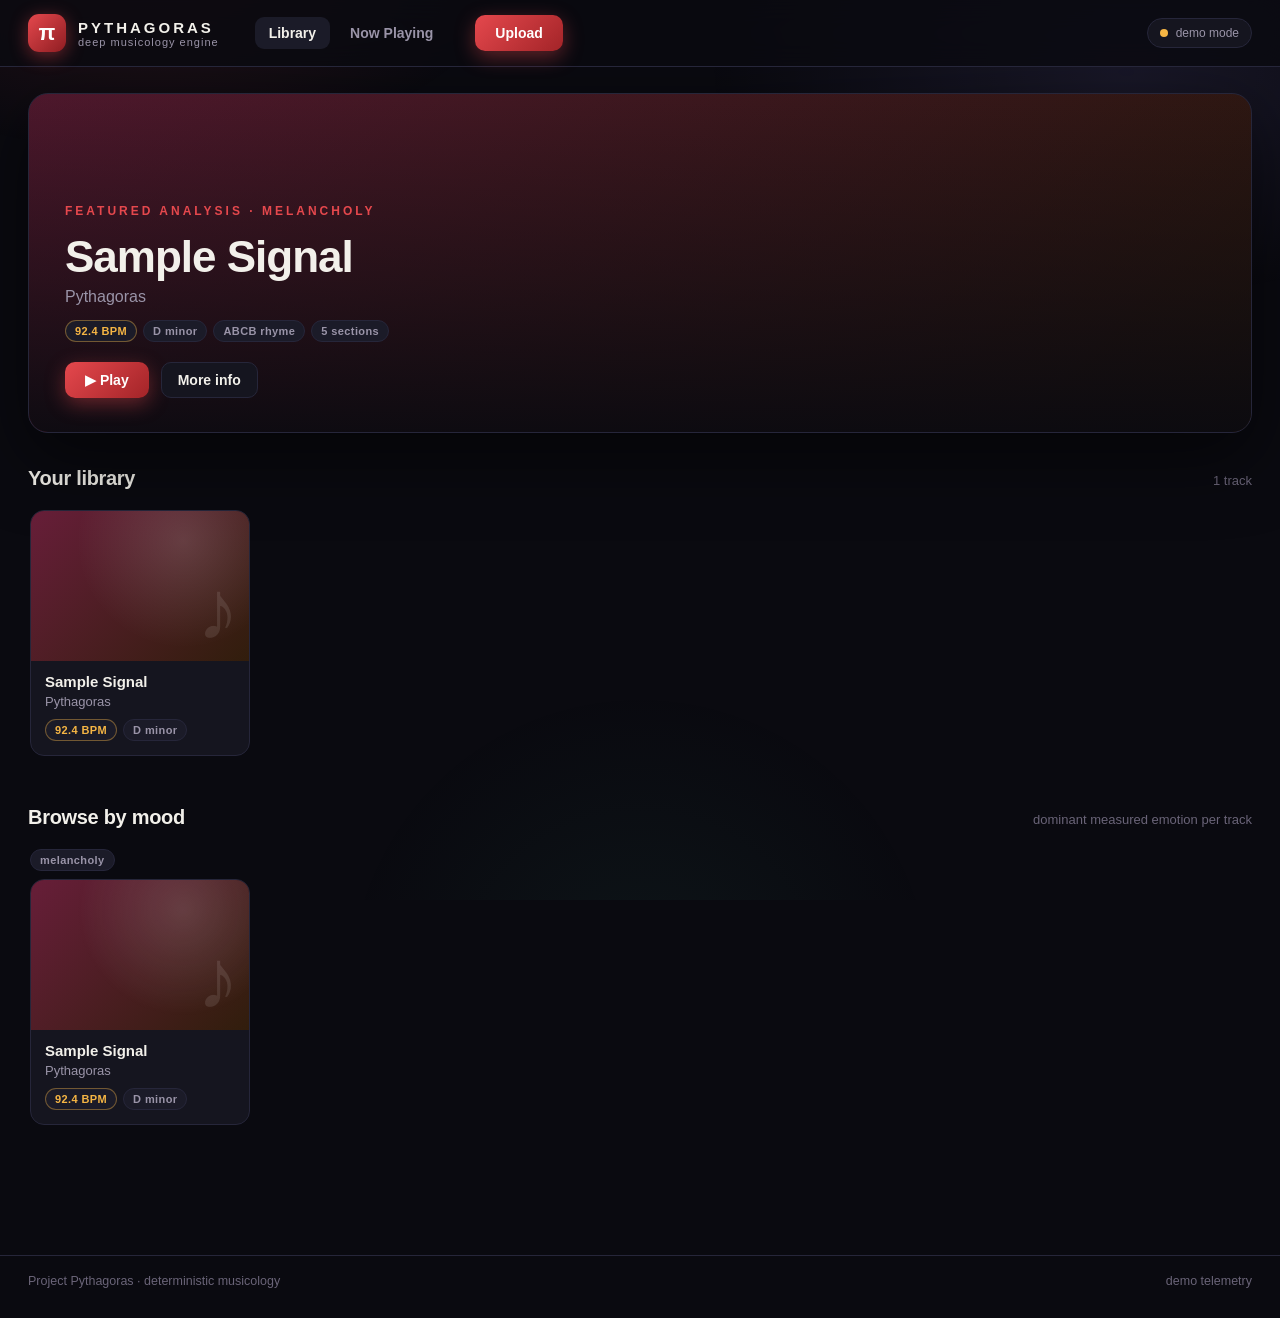
==== index.html @ 8cebf787 "Cooler upload: drag-and-drop ingest, live waveform + artwork previews, pipeline stepper" ====
<!doctype html>
<html lang="en">
  <head>
    <meta charset="UTF-8" />
    <meta name="viewport" content="width=device-width, initial-scale=1.0" />
    <title>Project Pythagoras — Deep Musicology</title>
    <link rel="stylesheet" href="./styles.css" />
  </head>
  <body>
    <div id="bg-glow" aria-hidden="true"></div>

    <header id="topbar">
      <div class="brand">
        <div class="brand-mark">π</div>
        <div class="brand-text">
          <span class="brand-name">PYTHAGORAS</span>
          <span class="brand-sub">deep musicology engine</span>
        </div>
      </div>
      <nav class="topnav">
        <button class="nav-link active" data-nav="library">Library</button>
        <button class="nav-link" data-nav="detail-demo">Now Playing</button>
      </nav>
      <button id="upload-btn" class="cta-btn">Upload</button>
      <div id="api-status" class="api-status" title="Backend connection">
        <span class="dot"></span><span class="label">connecting…</span>
      </div>
    </header>

    <main id="app">
      <!-- Library view -->
      <section id="view-library" class="view">
        <div id="billboard"></div>

        <div id="carousels"></div>
      </section>

      <!-- Track detail view -->
      <section id="view-detail" class="view hidden">
        <button id="back-btn" class="ghost-btn">← Library</button>
        <div id="detail-content"></div>
      </section>

      <div id="toast" class="toast hidden"></div>

      <!-- Upload modal -->
      <div id="upload-modal" class="modal hidden">
        <div class="modal-card up-card">
          <button id="up-close" class="modal-x" aria-label="Close">×</button>

          <div id="up-form">
            <p class="eyebrow">Ingest</p>
            <h2>Add to your library</h2>
            <p class="panel-sub">Drop audio and artwork. The pipeline measures everything before any story is told.</p>
            <div class="up-grid">
              <div class="up-dropzones">
                <div id="up-audio-dz" class="dropzone">
                  <input id="up-audio" type="file" accept=".mp3,.wav,.ogg,.flac,.m4a,.aac" hidden />
                  <div class="dz-idle" id="up-audio-idle">
                    <div class="dz-icon">♪</div>
                    <div><b>Drop audio here</b><span>or click to browse · mp3 wav ogg flac m4a</span></div>
                  </div>
                  <div class="dz-file hidden" id="up-audio-file">
                    <canvas id="up-wave" width="300" height="64"></canvas>
                    <div class="dz-file-meta">
                      <b id="up-audio-name">—</b><span id="up-audio-sub">—</span>
                    </div>
                    <button id="up-audio-clear" class="dz-clear" aria-label="Remove audio">×</button>
                  </div>
                </div>
                <div id="up-art-dz" class="dropzone dz-art">
                  <input id="up-artwork" type="file" accept=".jpg,.jpeg,.png,.webp" hidden />
                  <div class="dz-idle" id="up-art-idle">
                    <div class="dz-icon">◈</div>
                    <div><b>Cover art</b><span>optional · jpg png webp</span></div>
                  </div>
                  <img id="up-art-preview" class="dz-art-img hidden" alt="Cover art preview" />
                  <button id="up-art-clear" class="dz-clear hidden" aria-label="Remove artwork">×</button>
                </div>
              </div>
              <div class="up-meta">
                <label>Title<input id="up-title" type="text" placeholder="Track title" autocomplete="off" /></label>
                <label>Artist<input id="up-artist" type="text" placeholder="Artist" autocomplete="off" /></label>
                <div class="up-preview-label">Library preview</div>
                <div class="up-preview-card">
                  <div class="cover" id="up-preview-cover" style="--h1:280;--h2:330"><span class="cover-glyph">♪</span></div>
                  <div class="track-meta">
                    <h3 id="up-preview-title">Untitled</h3>
                    <p class="artist" id="up-preview-artist">Unknown Artist</p>
                    <div class="chip-row"><span class="chip">analysis pending</span></div>
                  </div>
                </div>
              </div>
            </div>
            <div class="modal-actions">
              <button id="up-cancel" class="ghost-btn">Cancel</button>
              <button id="up-submit" class="cta-btn">Upload &amp; analyze</button>
            </div>
          </div>

          <div id="up-progress" class="hidden">
            <p class="eyebrow">Pipeline</p>
            <h2 id="up-prog-title">Analyzing…</h2>
            <p class="panel-sub" id="up-prog-sub">Deterministic measurements, in order. Nothing is guessed.</p>
            <div class="pipe-bar"><div id="up-prog-fill"></div></div>
            <ol id="up-stages" class="pipe-stages"></ol>
          </div>
        </div>
      </div>

      <!-- Job progress -->
      <div id="job-panel" class="job-panel hidden">
        <button id="job-close" class="ghost-btn" aria-label="Dismiss">×</button>
        <div class="job-info"><b id="job-title">Analyzing…</b><span id="job-stage">Queued</span></div>
        <div class="job-bar"><div id="job-fill"></div></div>
      </div>
    </main>

    <footer id="footer">
      <span>Project Pythagoras · deterministic musicology</span>
      <span id="footer-mode">demo telemetry</span>
    </footer>

    <script>window.PYTHAGORAS_API_BASE = window.PYTHAGORAS_API_BASE || 'http://127.0.0.1:8000';</script>
    <script type="module" src="./src/main.js"></script>
  </body>
</html>
---- styles.css ----
/* Project Pythagoras — dark studio theme */

:root {
  --bg: #0a0a10;
  --bg-2: #101018;
  --surface: #15151f;
  --surface-2: #1b1b28;
  --border: #26263a;
  --text: #f2f0ea;
  --muted: #9a94a8;
  --faint: #6a6478;
  --accent: #e5484d;
  --accent-soft: rgba(229, 72, 77, 0.14);
  --amber: #f5b544;
  --teal: #4fd1a5;
  --violet: #9b8cff;
  --radius: 14px;
  --font: "Inter", -apple-system, BlinkMacSystemFont, "Segoe UI", Roboto, sans-serif;
}

* { box-sizing: border-box; }
html, body { margin: 0; padding: 0; }
body {
  background: var(--bg);
  color: var(--text);
  font-family: var(--font);
  min-height: 100vh;
  -webkit-font-smoothing: antialiased;
}

#bg-glow {
  position: fixed; inset: 0; pointer-events: none; z-index: 0;
  background:
    radial-gradient(600px 320px at 12% -4%, rgba(229, 72, 77, 0.13), transparent 60%),
    radial-gradient(700px 380px at 88% 8%, rgba(155, 140, 255, 0.10), transparent 60%),
    radial-gradient(500px 500px at 50% 110%, rgba(79, 209, 165, 0.06), transparent 60%);
}

#topbar {
  position: sticky; top: 0; z-index: 20;
  display: flex; align-items: center; gap: 28px;
  padding: 14px 28px;
  background: rgba(10, 10, 16, 0.82);
  backdrop-filter: blur(14px);
  border-bottom: 1px solid var(--border);
}
.brand { display: flex; align-items: center; gap: 12px; }
.brand-mark {
  width: 38px; height: 38px; border-radius: 11px;
  display: grid; place-items: center;
  font-size: 22px; font-weight: 800; color: #fff;
  background: linear-gradient(135deg, var(--accent), #8f1d22);
  box-shadow: 0 4px 18px rgba(229, 72, 77, 0.45);
}
.brand-name { display: block; font-weight: 800; letter-spacing: 3px; font-size: 15px; }
.brand-sub { display: block; font-size: 11px; color: var(--muted); letter-spacing: 1px; }
.topnav { display: flex; gap: 6px; margin-left: 8px; }
.nav-link {
  background: none; border: none; color: var(--muted);
  font-size: 14px; font-weight: 600; padding: 8px 14px; border-radius: 9px;
  cursor: pointer; transition: all .18s;
}
.nav-link:hover { color: var(--text); background: var(--surface); }
.nav-link.active { color: var(--text); background: var(--surface-2); }
.api-status {
  margin-left: auto; display: flex; align-items: center; gap: 8px;
  font-size: 12px; color: var(--muted);
  padding: 7px 12px; border: 1px solid var(--border); border-radius: 99px;
  background: var(--surface);
}
.api-status .dot { width: 8px; height: 8px; border-radius: 50%; background: var(--amber); }
.api-status.ok .dot { background: var(--teal); box-shadow: 0 0 8px var(--teal); }
.api-status.ok .label { color: var(--teal); }

#app { position: relative; z-index: 1; max-width: 1280px; margin: 0 auto; padding: 0 28px 80px; }
.view.hidden { display: none; }

/* ---------- Hero ---------- */
.hero {
  display: grid; grid-template-columns: 1.1fr 0.9fr; gap: 40px;
  align-items: center; padding: 56px 0 40px;
}
.eyebrow {
  text-transform: uppercase; letter-spacing: 3px; font-size: 12px;
  color: var(--accent); font-weight: 700; margin: 0 0 14px;
}
.hero h1 { font-size: 46px; line-height: 1.08; margin: 0 0 16px; font-weight: 800; letter-spacing: -1px; }
.hero h1 em { font-style: normal; color: var(--accent); }
.lede { color: var(--muted); font-size: 16px; line-height: 1.65; max-width: 52ch; margin: 0 0 28px; }
.hero-stats { display: flex; gap: 34px; }
.stat-num { display: block; font-size: 30px; font-weight: 800; }
.stat-label { font-size: 12px; color: var(--muted); text-transform: uppercase; letter-spacing: 1.5px; }
.hero-visual canvas { width: 100%; height: auto; border-radius: var(--radius); border: 1px solid var(--border); background: var(--bg-2); }

/* ---------- Carousels ---------- */
.carousel-block { margin: 34px 0; }
.carousel-head { display: flex; align-items: baseline; justify-content: space-between; margin-bottom: 14px; }
.carousel-head h2 { font-size: 20px; margin: 0; font-weight: 750; letter-spacing: -0.3px; }
.carousel-head span { font-size: 13px; color: var(--faint); }
.carousel {
  display: flex; gap: 16px; overflow-x: auto; padding: 6px 2px 16px;
  scroll-snap-type: x mandatory; scrollbar-width: thin;
}
.track-card {
  flex: 0 0 220px; scroll-snap-align: start;
  background: var(--surface); border: 1px solid var(--border);
  border-radius: var(--radius); overflow: hidden; cursor: pointer;
  transition: transform .18s, border-color .18s, box-shadow .18s;
}
.track-card:hover { transform: translateY(-4px); border-color: #3a3a55; box-shadow: 0 14px 34px rgba(0,0,0,.5); }
.cover {
  height: 150px; position: relative; overflow: hidden;
  background: linear-gradient(135deg, hsl(var(--h1), 55%, 26%), hsl(var(--h2), 60%, 12%));
}
.cover::after {
  content: ""; position: absolute; inset: 0;
  background: radial-gradient(circle at 70% 20%, rgba(255,255,255,.14), transparent 55%);
}
.cover .cover-glyph {
  position: absolute; right: 10px; bottom: 2px;
  font-size: 84px; font-weight: 900; color: rgba(255,255,255,.10);
}
.cover .play-hover {
  position: absolute; inset: 0; display: grid; place-items: center;
  background: rgba(0,0,0,.45); opacity: 0; transition: opacity .18s;
}
.track-card:hover .play-hover { opacity: 1; }
.play-hover .pp {
  width: 52px; height: 52px; border-radius: 50%; border: none; cursor: pointer;
  background: var(--accent); color: #fff; font-size: 20px;
  box-shadow: 0 6px 22px rgba(229,72,77,.55);
}
.track-meta { padding: 12px 14px 14px; }
.track-meta h3 { margin: 0 0 4px; font-size: 15px; font-weight: 700; white-space: nowrap; overflow: hidden; text-overflow: ellipsis; }
.track-meta .artist { margin: 0 0 10px; font-size: 13px; color: var(--muted); }
.chip-row { display: flex; gap: 6px; flex-wrap: wrap; }
.chip {
  font-size: 11px; font-weight: 700; padding: 4px 9px; border-radius: 99px;
  background: var(--surface-2); border: 1px solid var(--border); color: var(--muted);
  letter-spacing: .4px;
}
.chip.hot { color: var(--amber); border-color: rgba(245,181,68,.4); }
.empty-note { color: var(--faint); font-size: 14px; padding: 18px; border: 1px dashed var(--border); border-radius: var(--radius); }

/* ---------- Detail ---------- */
.ghost-btn {
  background: var(--surface); border: 1px solid var(--border); color: var(--text);
  padding: 9px 16px; border-radius: 10px; cursor: pointer; font-size: 14px; font-weight: 600;
  margin: 26px 0 18px; transition: all .18s;
}
.ghost-btn:hover { border-color: #3a3a55; background: var(--surface-2); }
.detail-head { display: flex; gap: 26px; align-items: center; margin-bottom: 26px; }
.detail-cover {
  width: 168px; height: 168px; border-radius: 18px; flex: none; position: relative; overflow: hidden;
  background: linear-gradient(135deg, hsl(var(--h1), 55%, 30%), hsl(var(--h2), 60%, 13%));
  border: 1px solid var(--border);
  box-shadow: 0 18px 50px rgba(0,0,0,.55);
}
.detail-cover .cover-glyph { position: absolute; right: 12px; bottom: 0; font-size: 120px; font-weight: 900; color: rgba(255,255,255,.12); }
.detail-head h1 { margin: 0 0 6px; font-size: 34px; letter-spacing: -0.8px; }
.detail-head .artist { margin: 0 0 14px; color: var(--muted); font-size: 16px; }
.panel {
  background: var(--surface); border: 1px solid var(--border);
  border-radius: var(--radius); padding: 20px 22px; margin-bottom: 20px;
}
.panel h2 { margin: 0 0 4px; font-size: 16px; font-weight: 750; letter-spacing: .2px; }
.panel .panel-sub { margin: 0 0 16px; font-size: 13px; color: var(--faint); }
.detail-grid { display: grid; grid-template-columns: 1.5fr 1fr; gap: 20px; align-items: start; }
@media (max-width: 900px) { .detail-grid { grid-template-columns: 1fr; } .hero { grid-template-columns: 1fr; } }

/* Player */
.transport { display: flex; align-items: center; gap: 16px; margin-bottom: 14px; }
.big-play {
  width: 58px; height: 58px; border-radius: 50%; border: none; cursor: pointer; flex: none;
  background: linear-gradient(135deg, var(--accent), #a32428); color: #fff; font-size: 22px;
  box-shadow: 0 8px 26px rgba(229,72,77,.5); transition: transform .15s;
}
.big-play:hover { transform: scale(1.06); }
.big-play:disabled { opacity: .45; cursor: default; transform: none; }
.time-read { font-variant-numeric: tabular-nums; font-size: 14px; color: var(--muted); white-space: nowrap; }
.time-read b { color: var(--text); font-weight: 700; }
.deck-toggle { margin-left: auto; display: flex; background: var(--bg-2); border: 1px solid var(--border); border-radius: 10px; padding: 3px; }
.deck-toggle button {
  border: none; background: none; color: var(--muted); font-size: 12.5px; font-weight: 700;
  padding: 7px 13px; border-radius: 7px; cursor: pointer;
}
.deck-toggle button.active { background: var(--surface-2); color: var(--text); box-shadow: 0 2px 8px rgba(0,0,0,.4); }
#wave-wrap { position: relative; }
#wave { width: 100%; height: 132px; display: block; border-radius: 10px; background: var(--bg-2); border: 1px solid var(--border); cursor: pointer; }
.seg-legend { display: flex; gap: 8px; flex-wrap: wrap; margin-top: 12px; }
.seg-pill {
  font-size: 12px; font-weight: 700; padding: 5px 11px; border-radius: 99px; cursor: pointer;
  border: 1px solid var(--border); background: var(--bg-2); color: var(--muted); transition: all .15s;
}
.seg-pill.active { color: #fff; border-color: transparent; }
.chord-strip { display: flex; gap: 8px; margin-top: 14px; flex-wrap: wrap; }
.chord-chip {
  min-width: 52px; text-align: center; font-weight: 800; font-size: 15px;
  padding: 8px 10px; border-radius: 10px; border: 1px solid var(--border);
  background: var(--bg-2); color: var(--muted); transition: all .15s;
}
.chord-chip.active { color: #0a0a10; background: var(--amber); border-color: var(--amber); box-shadow: 0 0 16px rgba(245,181,68,.5); }
.player-note { margin: 12px 0 0; font-size: 12.5px; color: var(--faint); }

/* Telemetry */
.tele-grid { display: grid; grid-template-columns: repeat(4, 1fr); gap: 12px; margin-bottom: 18px; }
@media (max-width: 700px) { .tele-grid { grid-template-columns: repeat(2, 1fr); } }
.tele-cell { background: var(--bg-2); border: 1px solid var(--border); border-radius: 11px; padding: 13px 14px; }
.tele-cell .k { font-size: 11px; text-transform: uppercase; letter-spacing: 1.4px; color: var(--faint); margin-bottom: 6px; }
.tele-cell .v { font-size: 21px; font-weight: 800; }
.tele-cell .v small { font-size: 13px; color: var(--muted); font-weight: 600; }
.mood-row { margin: 10px 0; }
.mood-row .mood-top { display: flex; justify-content: space-between; font-size: 13px; margin-bottom: 6px; }
.mood-row .mood-top b { text-transform: capitalize; }
.mood-row .mood-top span { color: var(--muted); font-variant-numeric: tabular-nums; }
.mood-bar { height: 8px; border-radius: 99px; background: var(--bg-2); border: 1px solid var(--border); overflow: hidden; }
.mood-fill { height: 100%; border-radius: 99px; background: linear-gradient(90deg, var(--violet), var(--accent)); transition: width .6s ease; }
.essay { color: #d8d4c8; line-height: 1.75; font-size: 14.5px; margin: 0; }

/* Lyrics */
.lyrics { max-height: 420px; overflow-y: auto; padding-right: 8px; }
.lyric-line {
  display: flex; align-items: center; gap: 12px; padding: 10px 12px; border-radius: 10px;
  cursor: pointer; transition: background .15s; border: 1px solid transparent;
}
.lyric-line:hover { background: var(--surface-2); }
.lyric-line .ts { font-size: 11.5px; color: var(--faint); font-variant-numeric: tabular-nums; min-width: 88px; }
.lyric-line .txt { flex: 1; font-size: 15px; }
.lyric-line .rhyme {
  font-size: 11px; font-weight: 800; width: 24px; height: 24px; border-radius: 7px;
  display: grid; place-items: center; background: var(--bg-2);
  border: 1px solid var(--border); color: var(--violet); flex: none;
}
.lyric-line.active { background: var(--accent-soft); border-color: rgba(229,72,77,.45); }
.lyric-line.active .txt { color: #fff; font-weight: 700; }
.lyric-line.active .rhyme { background: var(--accent); color: #fff; border-color: var(--accent); }
.lyric-line.past { opacity: .55; }

.toast {
  position: fixed; bottom: 26px; left: 50%; transform: translateX(-50%);
  background: var(--surface-2); border: 1px solid var(--border); color: var(--text);
  padding: 12px 20px; border-radius: 12px; font-size: 14px; z-index: 50;
  box-shadow: 0 12px 40px rgba(0,0,0,.6);
}
.toast.hidden { display: none; }

#footer {
  position: relative; z-index: 1; max-width: 1280px; margin: 0 auto; padding: 18px 28px 30px;
  display: flex; justify-content: space-between; font-size: 12.5px; color: var(--faint);
  border-top: 1px solid var(--border);
}

/* ---------- Netflix-style billboard ---------- */
#billboard { margin: 26px 0 6px; }
.billboard {
  position: relative; border-radius: 20px; overflow: hidden;
  border: 1px solid var(--border); min-height: 340px;
  display: flex; align-items: flex-end;
  background: linear-gradient(135deg, hsl(var(--h1, 350), 55%, 22%), hsl(var(--h2, 40), 60%, 10%));
  box-shadow: 0 24px 70px rgba(0, 0, 0, 0.55);
}
.billboard-empty { min-height: 220px; align-items: center; }
.billboard-art { position: absolute; inset: 0; width: 100%; height: 100%; object-fit: cover; }
.billboard-shade {
  position: absolute; inset: 0;
  background: linear-gradient(180deg, rgba(10,10,16,0.12) 0%, rgba(10,10,16,0.55) 55%, rgba(10,10,16,0.93) 100%);
}
.billboard-copy { position: relative; padding: 34px 36px; max-width: 660px; }
.billboard-copy h1 { font-size: 44px; margin: 0 0 6px; letter-spacing: -1px; font-weight: 800; }
.billboard-copy h1 em { font-style: normal; color: var(--accent); }
.billboard-copy .artist { color: var(--muted); margin: 0 0 14px; font-size: 16px; }
.billboard-copy .lede { color: var(--muted); font-size: 15px; line-height: 1.6; max-width: 52ch; margin: 0; }
.billboard-actions { display: flex; gap: 12px; margin-top: 20px; align-items: center; }
.billboard-actions .ghost-btn { margin: 0; }

/* ---------- Buttons ---------- */
.cta-btn {
  background: linear-gradient(135deg, var(--accent), #a32428); color: #fff;
  border: none; padding: 10px 20px; border-radius: 10px;
  font-weight: 700; font-size: 14px; cursor: pointer;
  box-shadow: 0 6px 20px rgba(229, 72, 77, 0.4); transition: transform 0.15s;
  white-space: nowrap;
}
.cta-btn:hover { transform: translateY(-1px); }
.cta-btn:disabled { opacity: 0.5; cursor: default; transform: none; }

/* ---------- Artwork ---------- */
.cover-img { position: absolute; inset: 0; width: 100%; height: 100%; object-fit: cover; }

/* ---------- Upload modal ---------- */
.modal {
  position: fixed; inset: 0; z-index: 60; padding: 20px;
  background: rgba(5, 5, 10, 0.72); backdrop-filter: blur(6px);
  display: grid; place-items: center;
}
.modal.hidden { display: none; }
.modal-card {
  width: 100%; max-width: 440px; background: var(--surface);
  border: 1px solid var(--border); border-radius: 18px;
  padding: 26px 28px; box-shadow: 0 30px 80px rgba(0, 0, 0, 0.6);
}
.modal-card h2 { margin: 0 0 4px; font-size: 20px; font-weight: 750; }
.modal-card .panel-sub { margin: 0; font-size: 13px; color: var(--faint); }
.modal-card label { display: block; font-size: 13px; font-weight: 600; color: var(--muted); margin: 14px 0 0; }
.modal-card input[type="text"] {
  width: 100%; margin-top: 6px; background: var(--bg-2);
  border: 1px solid var(--border); border-radius: 10px;
  color: var(--text); padding: 10px 12px; font-size: 14px;
}
.modal-card input[type="text"]:focus { outline: none; border-color: var(--accent); }
.modal-card input[type="file"] { margin-top: 6px; font-size: 13px; color: var(--muted); width: 100%; }
.modal-actions { display: flex; justify-content: flex-end; gap: 10px; margin-top: 22px; }
.modal-actions .ghost-btn { margin: 0; }

/* ---------- Job progress panel ---------- */
.job-panel {
  position: fixed; bottom: 26px; right: 26px; z-index: 55; width: 330px;
  background: var(--surface-2); border: 1px solid var(--border);
  border-radius: 14px; padding: 16px 18px;
  box-shadow: 0 16px 50px rgba(0, 0, 0, 0.6);
}
.job-panel.hidden { display: none; }
.job-info { display: flex; justify-content: space-between; align-items: baseline; gap: 10px; margin-bottom: 10px; padding-right: 26px; }
.job-info b { font-size: 14px; white-space: nowrap; overflow: hidden; text-overflow: ellipsis; }
.job-info span { font-size: 12px; color: var(--muted); white-space: nowrap; }
.job-bar { height: 8px; border-radius: 99px; background: var(--bg); border: 1px solid var(--border); overflow: hidden; }
#job-fill { height: 100%; width: 0%; border-radius: 99px; background: linear-gradient(90deg, var(--violet), var(--accent)); transition: width 0.5s ease; }
#job-close { position: absolute; top: 6px; right: 8px; margin: 0; padding: 4px 10px; font-size: 16px; line-height: 1; }

/* ---------- Upload: ingest studio ---------- */
.up-card { max-width: 720px; position: relative; }
.modal-x {
  position: absolute; top: 12px; right: 14px;
  background: none; border: none; color: var(--faint);
  font-size: 22px; cursor: pointer; line-height: 1; padding: 6px;
}
.modal-x:hover { color: var(--text); }
.up-card h2 { margin: 0 0 4px; font-size: 22px; font-weight: 800; letter-spacing: -0.4px; }
.up-grid { display: grid; grid-template-columns: 1fr 1fr; gap: 20px; margin-top: 18px; }
@media (max-width: 640px) { .up-grid { grid-template-columns: 1fr; } }

.dropzone {
  border: 1.5px dashed #3a3a55; border-radius: 14px;
  background: var(--bg-2); cursor: pointer;
  padding: 22px 18px; text-align: center;
  transition: border-color 0.18s, background 0.18s, box-shadow 0.18s;
  position: relative; overflow: hidden; margin-bottom: 14px;
}
.dropzone:hover { border-color: var(--violet); }
.dropzone.drag {
  border-color: var(--accent); background: var(--accent-soft);
  box-shadow: 0 0 0 4px rgba(229, 72, 77, 0.15), 0 0 30px rgba(229, 72, 77, 0.25);
}
.dz-idle { display: flex; align-items: center; justify-content: center; gap: 14px; }
.dz-icon {
  width: 46px; height: 46px; border-radius: 13px; flex: none;
  display: grid; place-items: center; font-size: 22px; color: #fff;
  background: linear-gradient(135deg, var(--violet), #5a4fd1);
  box-shadow: 0 6px 18px rgba(155, 140, 255, 0.4);
}
.dz-art .dz-icon { background: linear-gradient(135deg, var(--teal), #2a7a5c); box-shadow: 0 6px 18px rgba(79, 209, 165, 0.35); }
.dz-idle b { display: block; font-size: 14px; }
.dz-idle span { display: block; font-size: 12px; color: var(--faint); margin-top: 3px; }
.dz-file { display: flex; align-items: center; gap: 12px; text-align: left; }
#up-wave { width: 120px; height: 44px; flex: none; border-radius: 8px; background: rgba(0, 0, 0, 0.3); }
.dz-file-meta { flex: 1; min-width: 0; }
.dz-file-meta b { display: block; font-size: 13px; white-space: nowrap; overflow: hidden; text-overflow: ellipsis; }
.dz-file-meta span { font-size: 12px; color: var(--muted); font-variant-numeric: tabular-nums; }
.dz-clear {
  position: absolute; top: 8px; right: 8px;
  width: 26px; height: 26px; border-radius: 50%;
  background: rgba(0, 0, 0, 0.55); border: 1px solid var(--border);
  color: var(--text); cursor: pointer; font-size: 14px; line-height: 1;
}
.dz-clear:hover { background: var(--accent); border-color: var(--accent); }
.dz-art { min-height: 118px; display: grid; place-items: center; }
.dz-art-img { position: absolute; inset: 0; width: 100%; height: 100%; object-fit: cover; }
.up-meta label { margin-top: 0; margin-bottom: 14px; }
.up-preview-label { font-size: 11px; text-transform: uppercase; letter-spacing: 1.6px; color: var(--faint); margin: 4px 0 8px; }
.up-preview-card {
  background: var(--bg-2); border: 1px solid var(--border);
  border-radius: var(--radius); overflow: hidden;
  box-shadow: 0 10px 30px rgba(0, 0, 0, 0.4);
}
.up-preview-card .cover { height: 120px; }
.up-preview-card .track-meta { padding: 10px 12px 12px; }
.up-preview-card .track-meta h3 { font-size: 14px; }

/* ---------- Pipeline progress ---------- */
#up-progress h2 { margin: 0 0 4px; }
.pipe-bar { height: 10px; border-radius: 99px; background: var(--bg-2); border: 1px solid var(--border); overflow: hidden; margin: 18px 0 20px; }
#up-prog-fill { height: 100%; width: 0%; border-radius: 99px; background: linear-gradient(90deg, var(--violet), var(--accent), var(--amber)); transition: width 0.5s ease; }
.pipe-stages { list-style: none; margin: 0; padding: 0; display: grid; grid-template-columns: 1fr 1fr; gap: 8px 18px; }
@media (max-width: 640px) { .pipe-stages { grid-template-columns: 1fr; } }
.pipe-stages li { display: flex; align-items: center; gap: 10px; font-size: 13.5px; color: var(--faint); padding: 7px 0; }
.st-ic {
  width: 20px; height: 20px; border-radius: 50%; flex: none;
  border: 2px solid #3a3a55; display: grid; place-items: center;
  font-size: 11px; color: transparent; transition: all 0.25s;
}
.pipe-stages li.done { color: var(--muted); }
.pipe-stages li.done .st-ic { border-color: var(--teal); background: var(--teal); color: #06281c; }
.pipe-stages li.done .st-ic::after { content: "✓"; font-weight: 800; }
.pipe-stages li.active { color: var(--text); font-weight: 700; }
.pipe-stages li.active .st-ic { border-color: var(--accent); animation: pulse-ring 1.1s ease-in-out infinite; }
.pipe-stages li.active .st-ic::after { content: ""; width: 8px; height: 8px; border-radius: 50%; background: var(--accent); }
@keyframes pulse-ring {
  0%, 100% { box-shadow: 0 0 0 0 rgba(229, 72, 77, 0.45); }
  50% { box-shadow: 0 0 0 6px rgba(229, 72, 77, 0); }
}
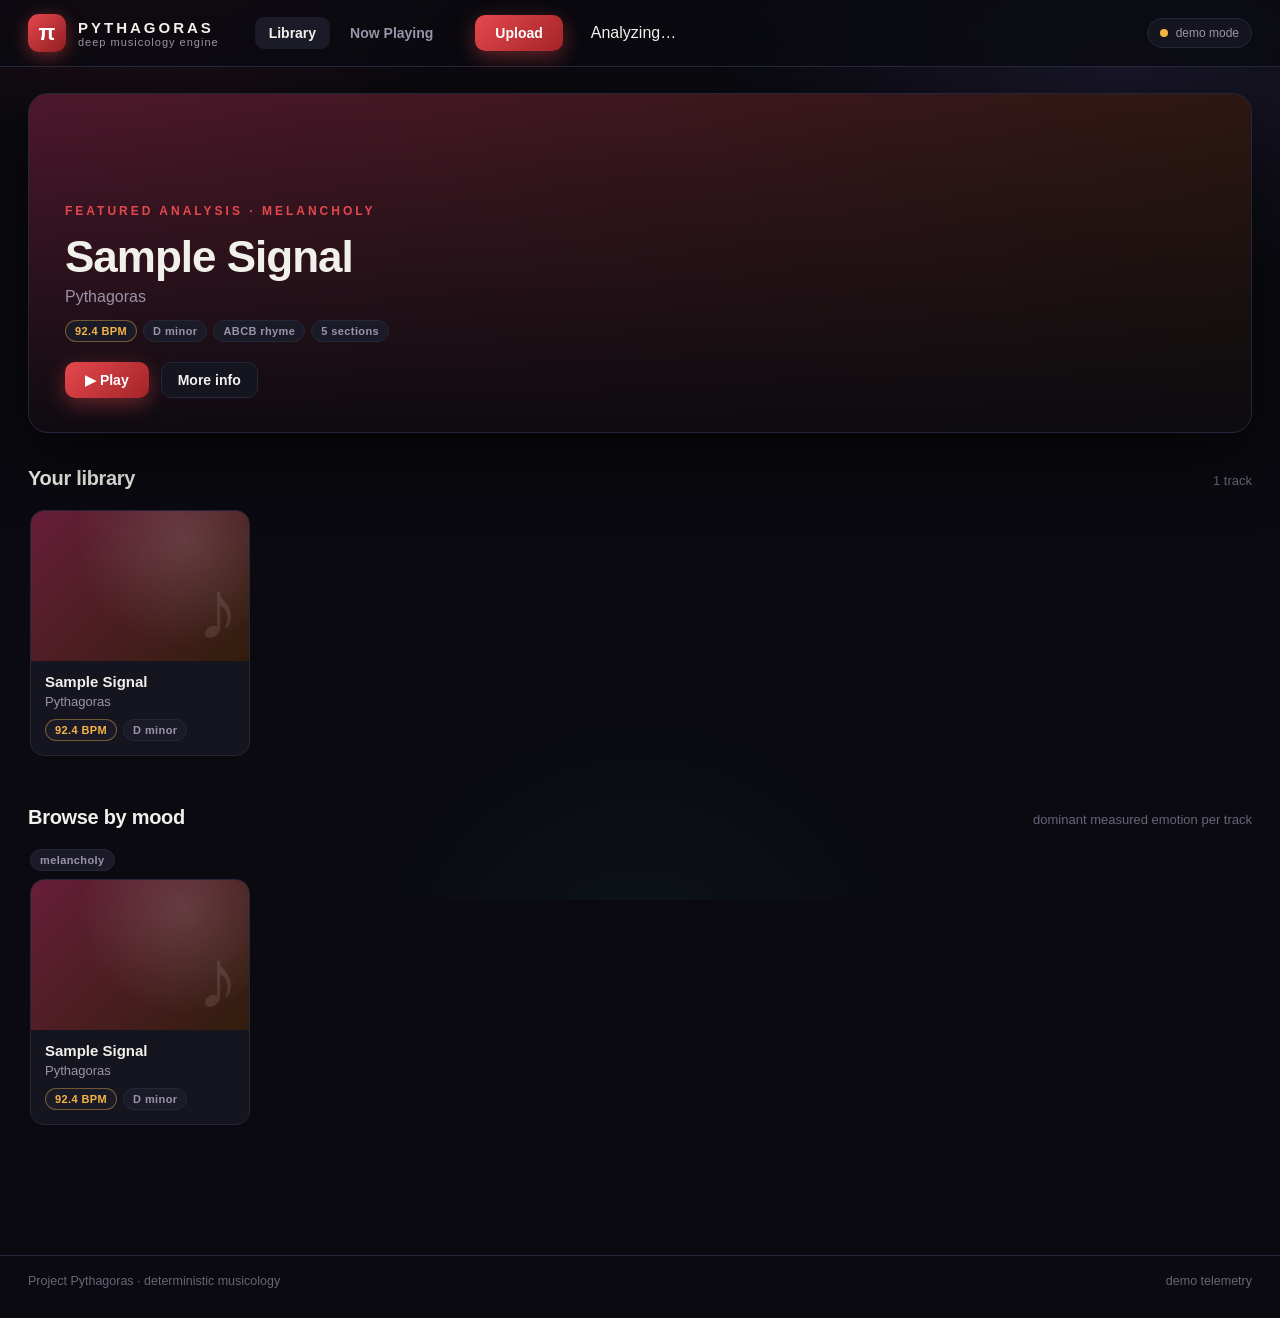
==== commit ad6a5a96: "Dashboard: API defaults to same origin" ====
--- a/index.html
+++ b/index.html
@@ -22,6 +22,7 @@
         <button class="nav-link" data-nav="detail-demo">Now Playing</button>
       </nav>
       <button id="upload-btn" class="cta-btn">Upload</button>
+      <div id="analyzing-pill" class="analyzing-pill hidden"><span class="spinner"></span><span id="analyzing-label">Analyzing…</span></div>
       <div id="api-status" class="api-status" title="Backend connection">
         <span class="dot"></span><span class="label">connecting…</span>
       </div>
@@ -121,7 +122,12 @@
       <span id="footer-mode">demo telemetry</span>
     </footer>
 
-    <script>window.PYTHAGORAS_API_BASE = window.PYTHAGORAS_API_BASE || 'http://127.0.0.1:8000';</script>
+    <script>
+      // Same-origin by default: when the API serves this page (localhost or a
+      // Codespaces forwarded URL), the API is right here. Override by setting
+      // window.PYTHAGORAS_API_BASE before this script if the API lives elsewhere.
+      window.PYTHAGORAS_API_BASE = window.PYTHAGORAS_API_BASE || window.location.origin;
+    </script>
     <script type="module" src="./src/main.js"></script>
   </body>
 </html>
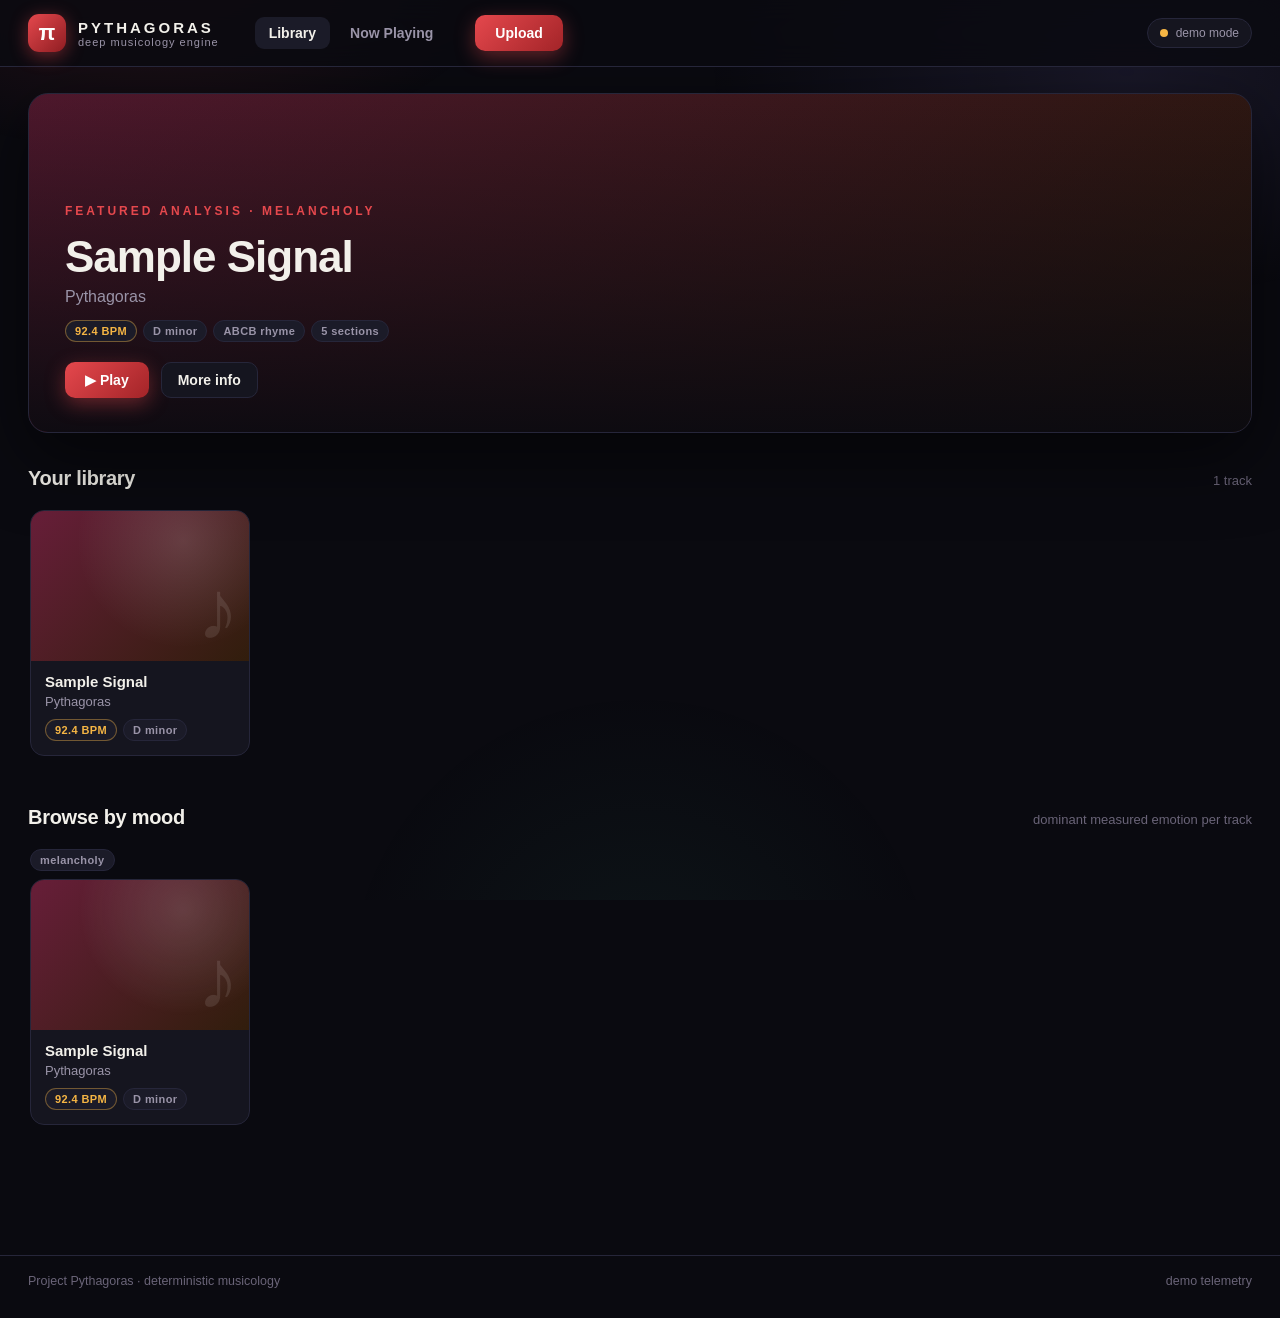
==== commit b963422b: "Upload: loud failure display with actionable hints + back button" ====
--- a/index.html
+++ b/index.html
@@ -105,6 +105,7 @@
             <p class="panel-sub" id="up-prog-sub">Deterministic measurements, in order. Nothing is guessed.</p>
             <div class="pipe-bar"><div id="up-prog-fill"></div></div>
             <ol id="up-stages" class="pipe-stages"></ol>
+            <button id="up-back" class="ghost-btn hidden" style="margin-top:18px">← Back to upload</button>
           </div>
         </div>
       </div>
--- a/styles.css
+++ b/styles.css
@@ -408,3 +408,22 @@
   0%, 100% { box-shadow: 0 0 0 0 rgba(229, 72, 77, 0.45); }
   50% { box-shadow: 0 0 0 6px rgba(229, 72, 77, 0); }
 }
+
+/* ---------- Analyzing indicator ---------- */
+.analyzing-pill {
+  display: flex; align-items: center; gap: 8px;
+  font-size: 12.5px; font-weight: 700; color: var(--amber);
+  padding: 7px 14px; border: 1px solid rgba(245, 181, 68, 0.45);
+  border-radius: 99px; background: rgba(245, 181, 68, 0.08);
+  white-space: nowrap;
+}
+.analyzing-pill.hidden { display: none; }
+.analyzing-pill .spinner {
+  width: 12px; height: 12px; border-radius: 50%; flex: none;
+  border: 2px solid rgba(245, 181, 68, 0.3); border-top-color: var(--amber);
+  animation: spin 0.8s linear infinite;
+}
+@keyframes spin { to { transform: rotate(360deg); } }
+
+.pipe-error { color: var(--accent); font-weight: 800; }
+#up-prog-sub { line-height: 1.6; }
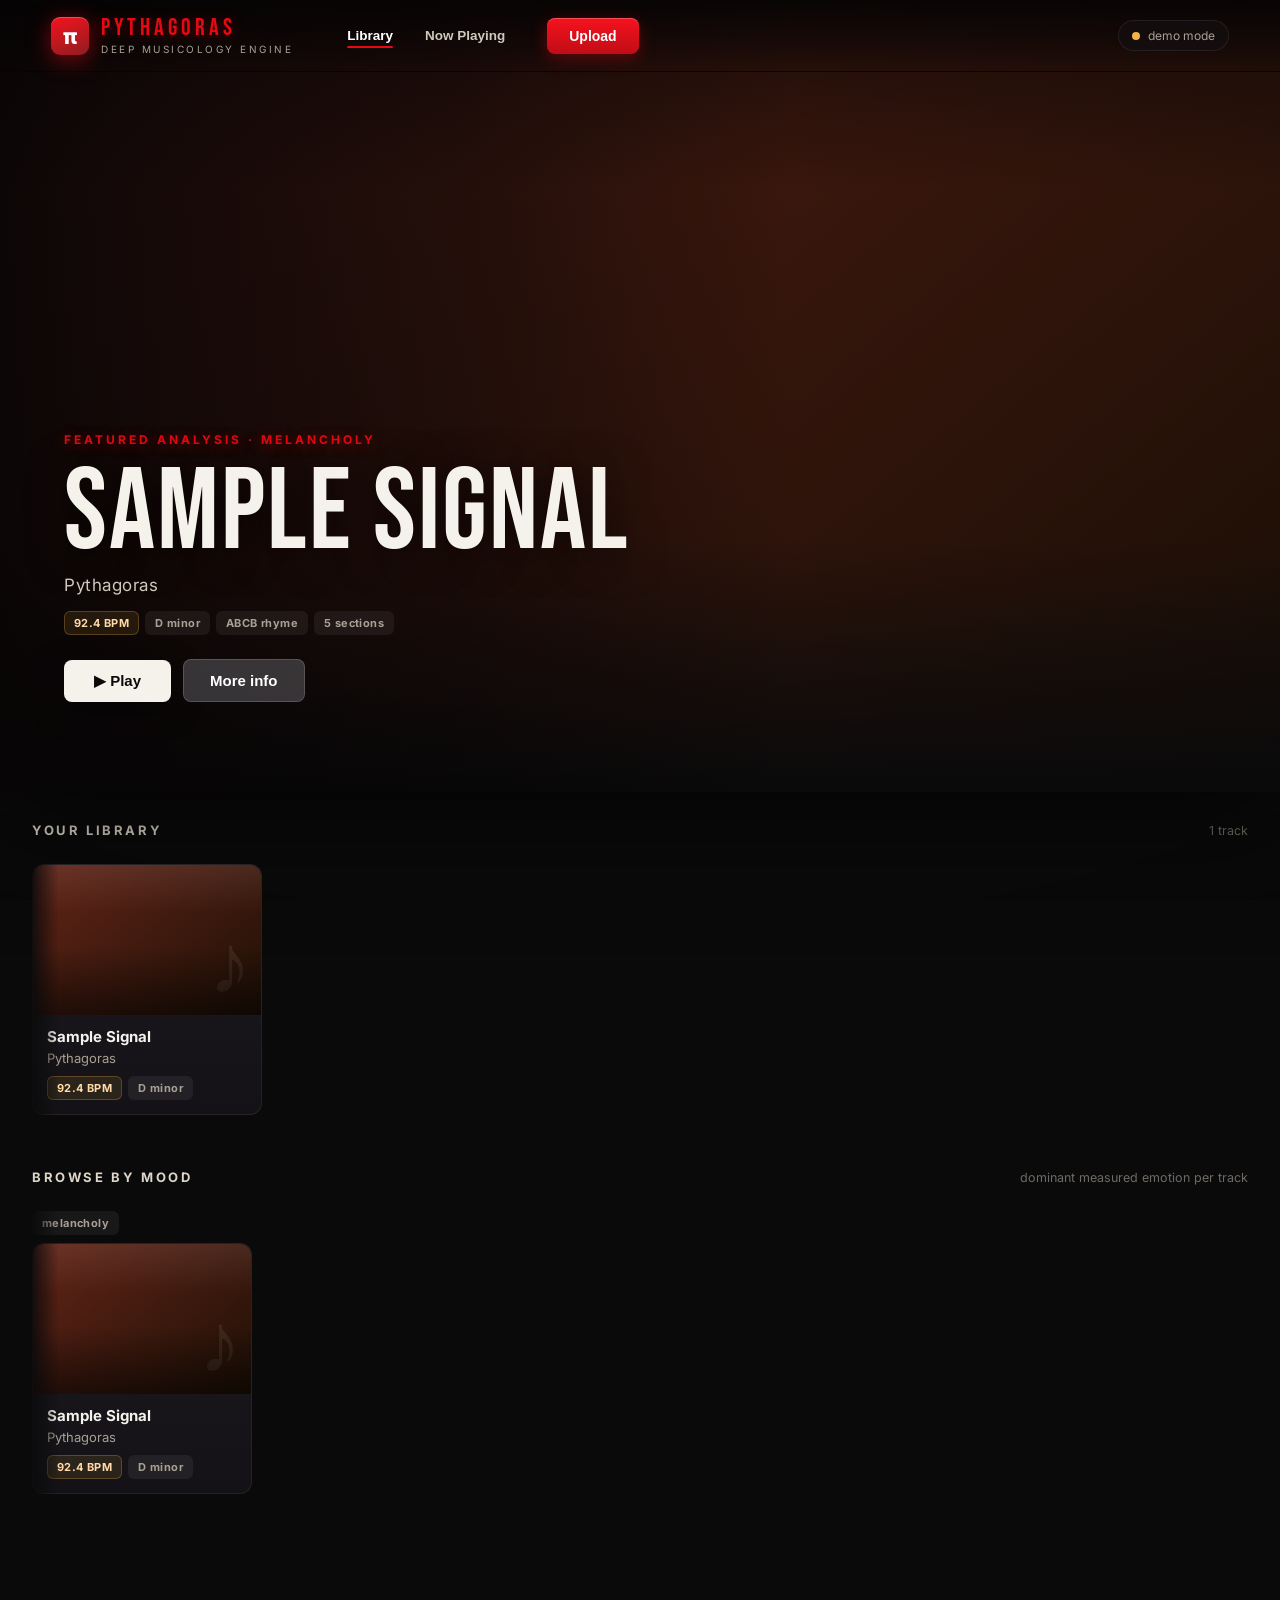
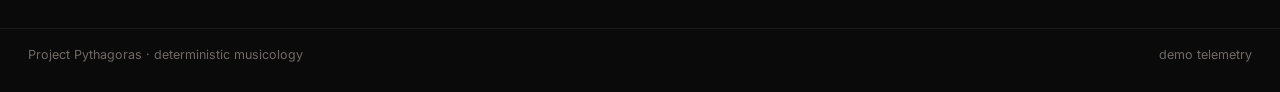
==== commit 07fe4da5: "Netflix-cinematic reskin" ====
--- a/index.html
+++ b/index.html
@@ -4,6 +4,12 @@
     <meta charset="UTF-8" />
     <meta name="viewport" content="width=device-width, initial-scale=1.0" />
     <title>Project Pythagoras — Deep Musicology</title>
+    <link rel="preconnect" href="https://fonts.googleapis.com" />
+    <link rel="preconnect" href="https://fonts.gstatic.com" crossorigin />
+    <link
+      href="https://fonts.googleapis.com/css2?family=Bebas+Neue&family=Inter:wght@400;600;700;800&display=swap"
+      rel="stylesheet"
+    />
     <link rel="stylesheet" href="./styles.css" />
   </head>
   <body>
--- a/styles.css
+++ b/styles.css
@@ -1,24 +1,30 @@
-/* Project Pythagoras — dark studio theme */
+/* Project Pythagoras — cinematic streaming theme (Netflix-grade, red/black night-sky) */
 
 :root {
-  --bg: #0a0a10;
-  --bg-2: #101018;
-  --surface: #15151f;
-  --surface-2: #1b1b28;
-  --border: #26263a;
-  --text: #f2f0ea;
-  --muted: #9a94a8;
-  --faint: #6a6478;
-  --accent: #e5484d;
-  --accent-soft: rgba(229, 72, 77, 0.14);
+  --bg: #0a0a0b;
+  --bg-2: #121013;
+  --surface: rgba(22, 19, 21, 0.66);
+  --surface-2: rgba(30, 26, 29, 0.72);
+  --surface-solid: #171417;
+  --border: rgba(255, 255, 255, 0.08);
+  --border-strong: rgba(255, 255, 255, 0.16);
+  --text: #f5f2ec;
+  --muted: #a8a094;
+  --faint: #6f6a62;
+  --accent: #e50914;            /* netflix red */
+  --accent-deep: #8f1d22;
+  --accent-soft: rgba(229, 9, 20, 0.14);
   --amber: #f5b544;
-  --teal: #4fd1a5;
-  --violet: #9b8cff;
+  --copper: #d97b2f;
+  --teal: #4fd1a5;              /* functional ok-states only */
+  --violet: #b06a3b;           /* remapped: warm ember, never purple */
   --radius: 14px;
   --font: "Inter", -apple-system, BlinkMacSystemFont, "Segoe UI", Roboto, sans-serif;
+  --display: "Bebas Neue", "Arial Narrow", "Helvetica Neue", Impact, sans-serif;
 }
 
 * { box-sizing: border-box; }
+html { scroll-behavior: smooth; }
 html, body { margin: 0; padding: 0; }
 body {
   background: var(--bg);
@@ -27,64 +33,84 @@
   min-height: 100vh;
   -webkit-font-smoothing: antialiased;
 }
-
+::selection { background: var(--accent); color: #fff; }
+:focus-visible { outline: 2px solid var(--accent); outline-offset: 2px; }
+
+/* Cinematic atmosphere: faint red aura up top + vignette closing in at the edges */
 #bg-glow {
   position: fixed; inset: 0; pointer-events: none; z-index: 0;
   background:
-    radial-gradient(600px 320px at 12% -4%, rgba(229, 72, 77, 0.13), transparent 60%),
-    radial-gradient(700px 380px at 88% 8%, rgba(155, 140, 255, 0.10), transparent 60%),
-    radial-gradient(500px 500px at 50% 110%, rgba(79, 209, 165, 0.06), transparent 60%);
-}
-
+    radial-gradient(900px 420px at 50% -8%, rgba(229, 9, 20, 0.13), transparent 60%),
+    radial-gradient(140% 105% at 50% 42%, transparent 58%, rgba(0, 0, 0, 0.62) 100%);
+}
+
+/* ---------- Floating glass top nav ---------- */
 #topbar {
-  position: sticky; top: 0; z-index: 20;
+  position: fixed; top: 0; left: 0; right: 0; z-index: 20;
   display: flex; align-items: center; gap: 28px;
-  padding: 14px 28px;
-  background: rgba(10, 10, 16, 0.82);
-  backdrop-filter: blur(14px);
-  border-bottom: 1px solid var(--border);
+  padding: 16px 4vw;
+  background: linear-gradient(180deg, rgba(4, 3, 4, 0.78) 0%, rgba(4, 3, 4, 0.25) 70%, transparent 100%);
+  border-bottom: 1px solid transparent;
+  transition: background 0.35s ease, border-color 0.35s ease, backdrop-filter 0.35s ease;
+}
+#topbar.scrolled {
+  background: rgba(8, 7, 8, 0.88);
+  -webkit-backdrop-filter: blur(18px);
+  backdrop-filter: blur(18px);
+  border-bottom-color: var(--border);
 }
 .brand { display: flex; align-items: center; gap: 12px; }
 .brand-mark {
-  width: 38px; height: 38px; border-radius: 11px;
+  width: 38px; height: 38px; border-radius: 9px;
   display: grid; place-items: center;
   font-size: 22px; font-weight: 800; color: #fff;
-  background: linear-gradient(135deg, var(--accent), #8f1d22);
-  box-shadow: 0 4px 18px rgba(229, 72, 77, 0.45);
-}
-.brand-name { display: block; font-weight: 800; letter-spacing: 3px; font-size: 15px; }
-.brand-sub { display: block; font-size: 11px; color: var(--muted); letter-spacing: 1px; }
-.topnav { display: flex; gap: 6px; margin-left: 8px; }
+  background: linear-gradient(160deg, #f6121d, var(--accent-deep));
+  box-shadow: 0 4px 22px rgba(229, 9, 20, 0.55), inset 0 1px 0 rgba(255,255,255,.25);
+}
+.brand-name {
+  display: block; font-family: var(--display);
+  font-size: 24px; letter-spacing: 4px; line-height: 1; color: var(--accent);
+  text-shadow: 0 2px 14px rgba(229, 9, 20, 0.4);
+}
+.brand-sub { display: block; font-size: 10px; color: var(--muted); letter-spacing: 2.5px; text-transform: uppercase; margin-top: 3px; }
+.topnav { display: flex; gap: 4px; margin-left: 12px; }
 .nav-link {
-  background: none; border: none; color: var(--muted);
-  font-size: 14px; font-weight: 600; padding: 8px 14px; border-radius: 9px;
-  cursor: pointer; transition: all .18s;
-}
-.nav-link:hover { color: var(--text); background: var(--surface); }
-.nav-link.active { color: var(--text); background: var(--surface-2); }
+  background: none; border: none; color: #cfc9bd;
+  font-size: 13.5px; font-weight: 600; padding: 8px 14px; border-radius: 8px;
+  cursor: pointer; transition: color 0.18s;
+  position: relative;
+}
+.nav-link:hover { color: #fff; }
+.nav-link.active { color: #fff; }
+.nav-link.active::after {
+  content: ""; position: absolute; left: 14px; right: 14px; bottom: 3px; height: 2px;
+  background: var(--accent); border-radius: 2px;
+}
 .api-status {
   margin-left: auto; display: flex; align-items: center; gap: 8px;
   font-size: 12px; color: var(--muted);
-  padding: 7px 12px; border: 1px solid var(--border); border-radius: 99px;
-  background: var(--surface);
+  padding: 7px 13px; border: 1px solid var(--border); border-radius: 99px;
+  background: rgba(20, 18, 20, 0.55);
+  -webkit-backdrop-filter: blur(10px); backdrop-filter: blur(10px);
 }
 .api-status .dot { width: 8px; height: 8px; border-radius: 50%; background: var(--amber); }
 .api-status.ok .dot { background: var(--teal); box-shadow: 0 0 8px var(--teal); }
 .api-status.ok .label { color: var(--teal); }
 
 #app { position: relative; z-index: 1; max-width: 1280px; margin: 0 auto; padding: 0 28px 80px; }
+#view-detail { padding-top: 92px; }
 .view.hidden { display: none; }
 
-/* ---------- Hero ---------- */
+/* ---------- Hero (legacy block, kept for compatibility) ---------- */
 .hero {
   display: grid; grid-template-columns: 1.1fr 0.9fr; gap: 40px;
-  align-items: center; padding: 56px 0 40px;
+  align-items: center; padding: 120px 0 40px;
 }
 .eyebrow {
   text-transform: uppercase; letter-spacing: 3px; font-size: 12px;
   color: var(--accent); font-weight: 700; margin: 0 0 14px;
 }
-.hero h1 { font-size: 46px; line-height: 1.08; margin: 0 0 16px; font-weight: 800; letter-spacing: -1px; }
+.hero h1 { font-family: var(--display); font-size: 64px; line-height: 0.95; margin: 0 0 16px; letter-spacing: 1px; }
 .hero h1 em { font-style: normal; color: var(--accent); }
 .lede { color: var(--muted); font-size: 16px; line-height: 1.65; max-width: 52ch; margin: 0 0 28px; }
 .hero-stats { display: flex; gap: 34px; }
@@ -92,78 +118,101 @@
 .stat-label { font-size: 12px; color: var(--muted); text-transform: uppercase; letter-spacing: 1.5px; }
 .hero-visual canvas { width: 100%; height: auto; border-radius: var(--radius); border: 1px solid var(--border); background: var(--bg-2); }
 
-/* ---------- Carousels ---------- */
-.carousel-block { margin: 34px 0; }
-.carousel-head { display: flex; align-items: baseline; justify-content: space-between; margin-bottom: 14px; }
-.carousel-head h2 { font-size: 20px; margin: 0; font-weight: 750; letter-spacing: -0.3px; }
-.carousel-head span { font-size: 13px; color: var(--faint); }
+/* ---------- Netflix-style content rows ---------- */
+.carousel-block { margin: 30px 0; }
+.carousel-head { display: flex; align-items: baseline; justify-content: space-between; margin-bottom: 10px; padding: 0 4px; }
+.carousel-head h2 {
+  font-size: 13px; margin: 0; font-weight: 700;
+  text-transform: uppercase; letter-spacing: 2.6px; color: #ddd6c9;
+}
+.carousel-head span { font-size: 12.5px; color: var(--faint); }
 .carousel {
-  display: flex; gap: 16px; overflow-x: auto; padding: 6px 2px 16px;
-  scroll-snap-type: x mandatory; scrollbar-width: thin;
-}
+  display: flex; gap: 14px; overflow-x: auto;
+  padding: 16px 4px 24px;
+  scroll-snap-type: x proximity;
+  scrollbar-width: none;
+  -webkit-mask-image: linear-gradient(90deg, transparent, #000 2.5%, #000 97.5%, transparent);
+  mask-image: linear-gradient(90deg, transparent, #000 2.5%, #000 97.5%, transparent);
+}
+.carousel::-webkit-scrollbar { display: none; }
 .track-card {
-  flex: 0 0 220px; scroll-snap-align: start;
-  background: var(--surface); border: 1px solid var(--border);
-  border-radius: var(--radius); overflow: hidden; cursor: pointer;
-  transition: transform .18s, border-color .18s, box-shadow .18s;
-}
-.track-card:hover { transform: translateY(-4px); border-color: #3a3a55; box-shadow: 0 14px 34px rgba(0,0,0,.5); }
+  flex: 0 0 230px; scroll-snap-align: start;
+  background: #141216; border: 1px solid rgba(255, 255, 255, 0.07);
+  border-radius: 12px; overflow: hidden; cursor: pointer;
+  transition: transform 0.28s cubic-bezier(0.2, 0.7, 0.3, 1), border-color 0.28s, box-shadow 0.28s;
+  position: relative;
+}
+.track-card:hover {
+  transform: scale(1.07) translateY(-6px);
+  z-index: 5;
+  border-color: rgba(255, 255, 255, 0.14);
+  box-shadow: 0 26px 60px rgba(0, 0, 0, 0.75), 0 0 0 1px rgba(229, 9, 20, 0.12);
+}
 .cover {
   height: 150px; position: relative; overflow: hidden;
-  background: linear-gradient(135deg, hsl(var(--h1), 55%, 26%), hsl(var(--h2), 60%, 12%));
+  background: linear-gradient(140deg, hsl(var(--h1), 62%, 24%), hsl(var(--h2), 68%, 7%));
 }
 .cover::after {
   content: ""; position: absolute; inset: 0;
-  background: radial-gradient(circle at 70% 20%, rgba(255,255,255,.14), transparent 55%);
+  background:
+    linear-gradient(180deg, rgba(255,255,255,0.07) 0%, transparent 32%),
+    linear-gradient(0deg, rgba(0,0,0,0.5) 0%, transparent 45%);
 }
 .cover .cover-glyph {
   position: absolute; right: 10px; bottom: 2px;
-  font-size: 84px; font-weight: 900; color: rgba(255,255,255,.10);
+  font-size: 84px; font-weight: 900; color: rgba(255,255,255,.08);
 }
 .cover .play-hover {
   position: absolute; inset: 0; display: grid; place-items: center;
-  background: rgba(0,0,0,.45); opacity: 0; transition: opacity .18s;
+  background: linear-gradient(0deg, rgba(0,0,0,.55), rgba(0,0,0,.15)); opacity: 0; transition: opacity 0.22s;
+  z-index: 2;
 }
 .track-card:hover .play-hover { opacity: 1; }
 .play-hover .pp {
-  width: 52px; height: 52px; border-radius: 50%; border: none; cursor: pointer;
-  background: var(--accent); color: #fff; font-size: 20px;
-  box-shadow: 0 6px 22px rgba(229,72,77,.55);
-}
-.track-meta { padding: 12px 14px 14px; }
+  width: 54px; height: 54px; border-radius: 50%; border: 2px solid rgba(255,255,255,.85); cursor: pointer;
+  background: rgba(229, 9, 20, 0.92); color: #fff; font-size: 19px;
+  box-shadow: 0 8px 28px rgba(229, 9, 20, 0.6);
+  transform: scale(0.85); transition: transform 0.22s;
+}
+.track-card:hover .pp { transform: scale(1); }
+.track-meta { padding: 12px 14px 14px; background: linear-gradient(180deg, rgba(255,255,255,.015), transparent); }
 .track-meta h3 { margin: 0 0 4px; font-size: 15px; font-weight: 700; white-space: nowrap; overflow: hidden; text-overflow: ellipsis; }
 .track-meta .artist { margin: 0 0 10px; font-size: 13px; color: var(--muted); }
 .chip-row { display: flex; gap: 6px; flex-wrap: wrap; }
 .chip {
-  font-size: 11px; font-weight: 700; padding: 4px 9px; border-radius: 99px;
-  background: var(--surface-2); border: 1px solid var(--border); color: var(--muted);
-  letter-spacing: .4px;
-}
-.chip.hot { color: var(--amber); border-color: rgba(245,181,68,.4); }
-.empty-note { color: var(--faint); font-size: 14px; padding: 18px; border: 1px dashed var(--border); border-radius: var(--radius); }
+  font-size: 11px; font-weight: 700; padding: 4px 9px; border-radius: 6px;
+  background: rgba(255, 255, 255, 0.06); border: 1px solid transparent; color: var(--muted);
+  letter-spacing: 0.4px;
+}
+.chip.hot { color: #ffd9a8; background: rgba(245, 181, 68, 0.1); border-color: rgba(245, 181, 68, 0.25); }
+.empty-note { color: var(--faint); font-size: 14px; padding: 18px; border: 1px dashed var(--border-strong); border-radius: var(--radius); }
 
 /* ---------- Detail ---------- */
 .ghost-btn {
-  background: var(--surface); border: 1px solid var(--border); color: var(--text);
-  padding: 9px 16px; border-radius: 10px; cursor: pointer; font-size: 14px; font-weight: 600;
-  margin: 26px 0 18px; transition: all .18s;
-}
-.ghost-btn:hover { border-color: #3a3a55; background: var(--surface-2); }
-.detail-head { display: flex; gap: 26px; align-items: center; margin-bottom: 26px; }
+  background: transparent; border: 1px solid var(--border-strong); color: var(--text);
+  padding: 9px 18px; border-radius: 8px; cursor: pointer; font-size: 14px; font-weight: 600;
+  margin: 0 0 18px; transition: all 0.18s;
+}
+.ghost-btn:hover { border-color: rgba(255,255,255,.4); background: rgba(255,255,255,.06); }
+#back-btn { margin-top: 6px; }
+.detail-head { display: flex; gap: 28px; align-items: center; margin-bottom: 28px; }
 .detail-cover {
-  width: 168px; height: 168px; border-radius: 18px; flex: none; position: relative; overflow: hidden;
-  background: linear-gradient(135deg, hsl(var(--h1), 55%, 30%), hsl(var(--h2), 60%, 13%));
+  width: 190px; height: 190px; border-radius: 16px; flex: none; position: relative; overflow: hidden;
+  background: linear-gradient(140deg, hsl(var(--h1), 62%, 26%), hsl(var(--h2), 68%, 8%));
+  border: 1px solid rgba(255, 255, 255, 0.1);
+  box-shadow: 0 24px 70px rgba(0, 0, 0, 0.65), 0 0 60px rgba(229, 9, 20, 0.12);
+}
+.detail-cover .cover-glyph { position: absolute; right: 12px; bottom: 0; font-size: 120px; font-weight: 900; color: rgba(255,255,255,.1); }
+.detail-head h1 { font-family: var(--display); margin: 0 0 4px; font-size: 58px; letter-spacing: 1.5px; line-height: 0.95; }
+.detail-head .artist { margin: 0 0 14px; color: var(--muted); font-size: 15px; letter-spacing: 0.5px; }
+.panel {
+  background: var(--surface);
+  -webkit-backdrop-filter: blur(20px); backdrop-filter: blur(20px);
   border: 1px solid var(--border);
-  box-shadow: 0 18px 50px rgba(0,0,0,.55);
-}
-.detail-cover .cover-glyph { position: absolute; right: 12px; bottom: 0; font-size: 120px; font-weight: 900; color: rgba(255,255,255,.12); }
-.detail-head h1 { margin: 0 0 6px; font-size: 34px; letter-spacing: -0.8px; }
-.detail-head .artist { margin: 0 0 14px; color: var(--muted); font-size: 16px; }
-.panel {
-  background: var(--surface); border: 1px solid var(--border);
-  border-radius: var(--radius); padding: 20px 22px; margin-bottom: 20px;
-}
-.panel h2 { margin: 0 0 4px; font-size: 16px; font-weight: 750; letter-spacing: .2px; }
+  border-radius: 16px; padding: 22px 24px; margin-bottom: 20px;
+  box-shadow: 0 18px 50px rgba(0, 0, 0, 0.45), inset 0 1px 0 rgba(255,255,255,.05);
+}
+.panel h2 { margin: 0 0 4px; font-size: 16px; font-weight: 750; letter-spacing: 0.2px; }
 .panel .panel-sub { margin: 0 0 16px; font-size: 13px; color: var(--faint); }
 .detail-grid { display: grid; grid-template-columns: 1.5fr 1fr; gap: 20px; align-items: start; }
 @media (max-width: 900px) { .detail-grid { grid-template-columns: 1fr; } .hero { grid-template-columns: 1fr; } }
@@ -171,143 +220,183 @@
 /* Player */
 .transport { display: flex; align-items: center; gap: 16px; margin-bottom: 14px; }
 .big-play {
-  width: 58px; height: 58px; border-radius: 50%; border: none; cursor: pointer; flex: none;
-  background: linear-gradient(135deg, var(--accent), #a32428); color: #fff; font-size: 22px;
-  box-shadow: 0 8px 26px rgba(229,72,77,.5); transition: transform .15s;
-}
-.big-play:hover { transform: scale(1.06); }
-.big-play:disabled { opacity: .45; cursor: default; transform: none; }
+  width: 60px; height: 60px; border-radius: 50%; border: none; cursor: pointer; flex: none;
+  background: linear-gradient(165deg, #f6121d, #a10d15); color: #fff; font-size: 22px;
+  box-shadow: 0 10px 30px rgba(229, 9, 20, 0.5), inset 0 1px 0 rgba(255,255,255,.3);
+  transition: transform 0.15s, box-shadow 0.15s;
+}
+.big-play:hover { transform: scale(1.07); box-shadow: 0 12px 36px rgba(229, 9, 20, 0.65), inset 0 1px 0 rgba(255,255,255,.3); }
+.big-play:disabled { opacity: 0.45; cursor: default; transform: none; }
 .time-read { font-variant-numeric: tabular-nums; font-size: 14px; color: var(--muted); white-space: nowrap; }
 .time-read b { color: var(--text); font-weight: 700; }
-.deck-toggle { margin-left: auto; display: flex; background: var(--bg-2); border: 1px solid var(--border); border-radius: 10px; padding: 3px; }
+.deck-toggle { margin-left: auto; display: flex; background: rgba(0,0,0,.45); border: 1px solid var(--border); border-radius: 10px; padding: 3px; }
 .deck-toggle button {
   border: none; background: none; color: var(--muted); font-size: 12.5px; font-weight: 700;
   padding: 7px 13px; border-radius: 7px; cursor: pointer;
 }
-.deck-toggle button.active { background: var(--surface-2); color: var(--text); box-shadow: 0 2px 8px rgba(0,0,0,.4); }
+.deck-toggle button.active { background: rgba(255,255,255,.1); color: var(--text); box-shadow: 0 2px 8px rgba(0,0,0,.4); }
 #wave-wrap { position: relative; }
-#wave { width: 100%; height: 132px; display: block; border-radius: 10px; background: var(--bg-2); border: 1px solid var(--border); cursor: pointer; }
+#wave { width: 100%; height: 132px; display: block; border-radius: 10px; background: #080708; border: 1px solid rgba(255,255,255,.06); cursor: pointer; }
 .seg-legend { display: flex; gap: 8px; flex-wrap: wrap; margin-top: 12px; }
 .seg-pill {
   font-size: 12px; font-weight: 700; padding: 5px 11px; border-radius: 99px; cursor: pointer;
-  border: 1px solid var(--border); background: var(--bg-2); color: var(--muted); transition: all .15s;
-}
-.seg-pill.active { color: #fff; border-color: transparent; }
+  border: 1px solid var(--border-strong); background: rgba(0,0,0,.35); color: var(--muted); transition: all 0.15s;
+}
+.seg-pill.active { color: #fff; border-color: var(--accent); background: var(--accent-soft); }
 .chord-strip { display: flex; gap: 8px; margin-top: 14px; flex-wrap: wrap; }
 .chord-chip {
   min-width: 52px; text-align: center; font-weight: 800; font-size: 15px;
   padding: 8px 10px; border-radius: 10px; border: 1px solid var(--border);
-  background: var(--bg-2); color: var(--muted); transition: all .15s;
-}
-.chord-chip.active { color: #0a0a10; background: var(--amber); border-color: var(--amber); box-shadow: 0 0 16px rgba(245,181,68,.5); }
+  background: rgba(0,0,0,.35); color: var(--muted); transition: all 0.15s;
+}
+.chord-chip.active {
+  color: #fff; border-color: transparent;
+  background: linear-gradient(150deg, #f6121d, var(--accent-deep));
+  box-shadow: 0 0 20px rgba(229, 9, 20, 0.55);
+}
 .player-note { margin: 12px 0 0; font-size: 12.5px; color: var(--faint); }
 
 /* Telemetry */
 .tele-grid { display: grid; grid-template-columns: repeat(4, 1fr); gap: 12px; margin-bottom: 18px; }
 @media (max-width: 700px) { .tele-grid { grid-template-columns: repeat(2, 1fr); } }
-.tele-cell { background: var(--bg-2); border: 1px solid var(--border); border-radius: 11px; padding: 13px 14px; }
-.tele-cell .k { font-size: 11px; text-transform: uppercase; letter-spacing: 1.4px; color: var(--faint); margin-bottom: 6px; }
-.tele-cell .v { font-size: 21px; font-weight: 800; }
+.tele-cell {
+  background: rgba(0, 0, 0, 0.35); border: 1px solid var(--border);
+  border-radius: 12px; padding: 13px 14px;
+}
+.tele-cell .k { font-size: 10.5px; text-transform: uppercase; letter-spacing: 1.8px; color: var(--faint); margin-bottom: 6px; }
+.tele-cell .v { font-size: 22px; font-weight: 800; letter-spacing: -0.3px; }
 .tele-cell .v small { font-size: 13px; color: var(--muted); font-weight: 600; }
 .mood-row { margin: 10px 0; }
 .mood-row .mood-top { display: flex; justify-content: space-between; font-size: 13px; margin-bottom: 6px; }
 .mood-row .mood-top b { text-transform: capitalize; }
 .mood-row .mood-top span { color: var(--muted); font-variant-numeric: tabular-nums; }
-.mood-bar { height: 8px; border-radius: 99px; background: var(--bg-2); border: 1px solid var(--border); overflow: hidden; }
-.mood-fill { height: 100%; border-radius: 99px; background: linear-gradient(90deg, var(--violet), var(--accent)); transition: width .6s ease; }
+.mood-bar { height: 8px; border-radius: 99px; background: rgba(0,0,0,.45); border: 1px solid var(--border); overflow: hidden; }
+.mood-fill { height: 100%; border-radius: 99px; background: linear-gradient(90deg, var(--accent-deep), var(--accent) 55%, var(--amber)); transition: width 0.6s ease; }
 .essay { color: #d8d4c8; line-height: 1.75; font-size: 14.5px; margin: 0; }
 
 /* Lyrics */
-.lyrics { max-height: 420px; overflow-y: auto; padding-right: 8px; }
+.lyrics { max-height: 420px; overflow-y: auto; padding-right: 8px; scrollbar-width: thin; }
 .lyric-line {
   display: flex; align-items: center; gap: 12px; padding: 10px 12px; border-radius: 10px;
-  cursor: pointer; transition: background .15s; border: 1px solid transparent;
-}
-.lyric-line:hover { background: var(--surface-2); }
+  cursor: pointer; transition: background 0.15s; border: 1px solid transparent;
+}
+.lyric-line:hover { background: rgba(255, 255, 255, 0.05); }
 .lyric-line .ts { font-size: 11.5px; color: var(--faint); font-variant-numeric: tabular-nums; min-width: 88px; }
 .lyric-line .txt { flex: 1; font-size: 15px; }
 .lyric-line .rhyme {
   font-size: 11px; font-weight: 800; width: 24px; height: 24px; border-radius: 7px;
-  display: grid; place-items: center; background: var(--bg-2);
-  border: 1px solid var(--border); color: var(--violet); flex: none;
-}
-.lyric-line.active { background: var(--accent-soft); border-color: rgba(229,72,77,.45); }
+  display: grid; place-items: center; background: rgba(0,0,0,.4);
+  border: 1px solid var(--border); color: var(--copper); flex: none;
+}
+.lyric-line.active { background: var(--accent-soft); border-color: rgba(229, 9, 20, 0.5); }
 .lyric-line.active .txt { color: #fff; font-weight: 700; }
 .lyric-line.active .rhyme { background: var(--accent); color: #fff; border-color: var(--accent); }
-.lyric-line.past { opacity: .55; }
+.lyric-line.past { opacity: 0.55; }
 
 .toast {
   position: fixed; bottom: 26px; left: 50%; transform: translateX(-50%);
-  background: var(--surface-2); border: 1px solid var(--border); color: var(--text);
+  background: rgba(24, 20, 22, 0.85); border: 1px solid var(--border-strong); color: var(--text);
+  -webkit-backdrop-filter: blur(14px); backdrop-filter: blur(14px);
   padding: 12px 20px; border-radius: 12px; font-size: 14px; z-index: 50;
-  box-shadow: 0 12px 40px rgba(0,0,0,.6);
+  box-shadow: 0 12px 40px rgba(0, 0, 0, 0.6);
 }
 .toast.hidden { display: none; }
 
 #footer {
   position: relative; z-index: 1; max-width: 1280px; margin: 0 auto; padding: 18px 28px 30px;
   display: flex; justify-content: space-between; font-size: 12.5px; color: var(--faint);
-  border-top: 1px solid var(--border);
-}
-
-/* ---------- Netflix-style billboard ---------- */
-#billboard { margin: 26px 0 6px; }
+  border-top: 1px solid rgba(255, 255, 255, 0.06);
+}
+
+/* ---------- Full-bleed cinematic billboard ---------- */
+#billboard { margin: 0 calc(50% - 50vw) 10px; width: 100vw; }
 .billboard {
-  position: relative; border-radius: 20px; overflow: hidden;
-  border: 1px solid var(--border); min-height: 340px;
+  position: relative; overflow: hidden;
+  border: none; border-radius: 0;
+  min-height: 88vh;
   display: flex; align-items: flex-end;
-  background: linear-gradient(135deg, hsl(var(--h1, 350), 55%, 22%), hsl(var(--h2, 40), 60%, 10%));
-  box-shadow: 0 24px 70px rgba(0, 0, 0, 0.55);
-}
-.billboard-empty { min-height: 220px; align-items: center; }
+  background: linear-gradient(140deg, hsl(var(--h1, 350), 62%, 20%), hsl(var(--h2, 8), 65%, 6%));
+  box-shadow: 0 30px 90px rgba(0, 0, 0, 0.6);
+}
+.billboard-empty { min-height: 72vh; align-items: flex-end; }
 .billboard-art { position: absolute; inset: 0; width: 100%; height: 100%; object-fit: cover; }
 .billboard-shade {
   position: absolute; inset: 0;
-  background: linear-gradient(180deg, rgba(10,10,16,0.12) 0%, rgba(10,10,16,0.55) 55%, rgba(10,10,16,0.93) 100%);
-}
-.billboard-copy { position: relative; padding: 34px 36px; max-width: 660px; }
-.billboard-copy h1 { font-size: 44px; margin: 0 0 6px; letter-spacing: -1px; font-weight: 800; }
+  background:
+    linear-gradient(90deg, rgba(6, 4, 5, 0.9) 0%, rgba(6, 4, 5, 0.5) 36%, transparent 62%),
+    linear-gradient(0deg, var(--bg) 1%, rgba(10, 10, 11, 0) 32%),
+    linear-gradient(180deg, rgba(6, 4, 5, 0.6) 0%, transparent 24%);
+}
+.billboard-copy { position: relative; padding: 0 5vw 10vh; max-width: 760px; }
+.billboard-copy .eyebrow { color: var(--accent); text-shadow: 0 2px 12px rgba(229, 9, 20, 0.5); }
+.billboard-copy h1 {
+  font-family: var(--display);
+  font-size: clamp(68px, 9vw, 132px);
+  margin: 0 0 8px; line-height: 0.92; letter-spacing: 2px; font-weight: 400;
+  text-shadow: 0 6px 40px rgba(0, 0, 0, 0.7);
+}
 .billboard-copy h1 em { font-style: normal; color: var(--accent); }
-.billboard-copy .artist { color: var(--muted); margin: 0 0 14px; font-size: 16px; }
-.billboard-copy .lede { color: var(--muted); font-size: 15px; line-height: 1.6; max-width: 52ch; margin: 0; }
-.billboard-actions { display: flex; gap: 12px; margin-top: 20px; align-items: center; }
+.billboard-copy .artist { color: #cfc9bd; margin: 0 0 16px; font-size: 17px; letter-spacing: 0.5px; }
+.billboard-copy .lede { color: #b6afa2; font-size: 15.5px; line-height: 1.6; max-width: 52ch; margin: 0; text-shadow: 0 2px 10px rgba(0,0,0,.6); }
+.billboard-copy .chip-row { margin-top: 16px; }
+.billboard-actions { display: flex; gap: 12px; margin-top: 24px; align-items: center; }
 .billboard-actions .ghost-btn { margin: 0; }
+/* Netflix signature: solid white Play, translucent glass More Info */
+#bb-play {
+  background: #f5f2ec; color: #0a0a0a;
+  box-shadow: 0 8px 28px rgba(0, 0, 0, 0.5);
+  font-size: 15px; padding: 12px 30px; border-radius: 8px;
+}
+#bb-play:hover { background: #ffffff; }
+#bb-info {
+  background: rgba(110, 110, 115, 0.45); color: #fff;
+  -webkit-backdrop-filter: blur(8px); backdrop-filter: blur(8px);
+  font-size: 15px; padding: 12px 26px; border-radius: 8px;
+}
+#bb-info:hover { background: rgba(110, 110, 115, 0.6); }
 
 /* ---------- Buttons ---------- */
 .cta-btn {
-  background: linear-gradient(135deg, var(--accent), #a32428); color: #fff;
-  border: none; padding: 10px 20px; border-radius: 10px;
+  background: linear-gradient(180deg, #f6121d, #c00d16); color: #fff;
+  border: none; padding: 10px 22px; border-radius: 8px;
   font-weight: 700; font-size: 14px; cursor: pointer;
-  box-shadow: 0 6px 20px rgba(229, 72, 77, 0.4); transition: transform 0.15s;
+  box-shadow: 0 6px 22px rgba(229, 9, 20, 0.42), inset 0 1px 0 rgba(255,255,255,.25);
+  transition: transform 0.15s, filter 0.15s;
   white-space: nowrap;
 }
-.cta-btn:hover { transform: translateY(-1px); }
+.cta-btn:hover { transform: translateY(-1px); filter: brightness(1.08); }
 .cta-btn:disabled { opacity: 0.5; cursor: default; transform: none; }
+#upload-btn { box-shadow: 0 4px 16px rgba(229, 9, 20, 0.35), inset 0 1px 0 rgba(255,255,255,.25); }
 
 /* ---------- Artwork ---------- */
 .cover-img { position: absolute; inset: 0; width: 100%; height: 100%; object-fit: cover; }
 
-/* ---------- Upload modal ---------- */
+/* ---------- Upload modal (glass) ---------- */
 .modal {
   position: fixed; inset: 0; z-index: 60; padding: 20px;
-  background: rgba(5, 5, 10, 0.72); backdrop-filter: blur(6px);
+  background: rgba(5, 4, 5, 0.66);
+  -webkit-backdrop-filter: blur(10px); backdrop-filter: blur(10px);
   display: grid; place-items: center;
 }
 .modal.hidden { display: none; }
 .modal-card {
-  width: 100%; max-width: 440px; background: var(--surface);
-  border: 1px solid var(--border); border-radius: 18px;
-  padding: 26px 28px; box-shadow: 0 30px 80px rgba(0, 0, 0, 0.6);
+  width: 100%; max-width: 440px;
+  background: rgba(24, 20, 22, 0.82);
+  -webkit-backdrop-filter: blur(26px); backdrop-filter: blur(26px);
+  border: 1px solid rgba(255, 255, 255, 0.1); border-radius: 20px;
+  padding: 28px 30px;
+  box-shadow: 0 40px 100px rgba(0, 0, 0, 0.7), inset 0 1px 0 rgba(255,255,255,.07);
 }
 .modal-card h2 { margin: 0 0 4px; font-size: 20px; font-weight: 750; }
 .modal-card .panel-sub { margin: 0; font-size: 13px; color: var(--faint); }
 .modal-card label { display: block; font-size: 13px; font-weight: 600; color: var(--muted); margin: 14px 0 0; }
 .modal-card input[type="text"] {
-  width: 100%; margin-top: 6px; background: var(--bg-2);
-  border: 1px solid var(--border); border-radius: 10px;
+  width: 100%; margin-top: 6px; background: rgba(0, 0, 0, 0.42);
+  border: 1px solid var(--border-strong); border-radius: 10px;
   color: var(--text); padding: 10px 12px; font-size: 14px;
-}
-.modal-card input[type="text"]:focus { outline: none; border-color: var(--accent); }
+  transition: border-color 0.15s, box-shadow 0.15s;
+}
+.modal-card input[type="text"]:focus { outline: none; border-color: var(--accent); box-shadow: 0 0 0 3px rgba(229, 9, 20, 0.18); }
 .modal-card input[type="file"] { margin-top: 6px; font-size: 13px; color: var(--muted); width: 100%; }
 .modal-actions { display: flex; justify-content: flex-end; gap: 10px; margin-top: 22px; }
 .modal-actions .ghost-btn { margin: 0; }
@@ -315,7 +404,8 @@
 /* ---------- Job progress panel ---------- */
 .job-panel {
   position: fixed; bottom: 26px; right: 26px; z-index: 55; width: 330px;
-  background: var(--surface-2); border: 1px solid var(--border);
+  background: rgba(24, 20, 22, 0.85); border: 1px solid var(--border-strong);
+  -webkit-backdrop-filter: blur(18px); backdrop-filter: blur(18px);
   border-radius: 14px; padding: 16px 18px;
   box-shadow: 0 16px 50px rgba(0, 0, 0, 0.6);
 }
@@ -323,8 +413,8 @@
 .job-info { display: flex; justify-content: space-between; align-items: baseline; gap: 10px; margin-bottom: 10px; padding-right: 26px; }
 .job-info b { font-size: 14px; white-space: nowrap; overflow: hidden; text-overflow: ellipsis; }
 .job-info span { font-size: 12px; color: var(--muted); white-space: nowrap; }
-.job-bar { height: 8px; border-radius: 99px; background: var(--bg); border: 1px solid var(--border); overflow: hidden; }
-#job-fill { height: 100%; width: 0%; border-radius: 99px; background: linear-gradient(90deg, var(--violet), var(--accent)); transition: width 0.5s ease; }
+.job-bar { height: 8px; border-radius: 99px; background: rgba(0,0,0,.5); border: 1px solid var(--border); overflow: hidden; }
+#job-fill { height: 100%; width: 0%; border-radius: 99px; background: linear-gradient(90deg, var(--accent-deep), var(--accent) 60%, var(--amber)); transition: width 0.5s ease; }
 #job-close { position: absolute; top: 6px; right: 8px; margin: 0; padding: 4px 10px; font-size: 16px; line-height: 1; }
 
 /* ---------- Upload: ingest studio ---------- */
@@ -340,36 +430,39 @@
 @media (max-width: 640px) { .up-grid { grid-template-columns: 1fr; } }
 
 .dropzone {
-  border: 1.5px dashed #3a3a55; border-radius: 14px;
-  background: var(--bg-2); cursor: pointer;
+  border: 1.5px dashed rgba(255, 255, 255, 0.18); border-radius: 14px;
+  background: rgba(255, 255, 255, 0.02); cursor: pointer;
   padding: 22px 18px; text-align: center;
   transition: border-color 0.18s, background 0.18s, box-shadow 0.18s;
   position: relative; overflow: hidden; margin-bottom: 14px;
 }
-.dropzone:hover { border-color: var(--violet); }
+.dropzone:hover { border-color: var(--accent); background: rgba(229, 9, 20, 0.05); }
 .dropzone.drag {
   border-color: var(--accent); background: var(--accent-soft);
-  box-shadow: 0 0 0 4px rgba(229, 72, 77, 0.15), 0 0 30px rgba(229, 72, 77, 0.25);
+  box-shadow: 0 0 0 4px rgba(229, 9, 20, 0.15), 0 0 34px rgba(229, 9, 20, 0.3);
 }
 .dz-idle { display: flex; align-items: center; justify-content: center; gap: 14px; }
 .dz-icon {
   width: 46px; height: 46px; border-radius: 13px; flex: none;
   display: grid; place-items: center; font-size: 22px; color: #fff;
-  background: linear-gradient(135deg, var(--violet), #5a4fd1);
-  box-shadow: 0 6px 18px rgba(155, 140, 255, 0.4);
-}
-.dz-art .dz-icon { background: linear-gradient(135deg, var(--teal), #2a7a5c); box-shadow: 0 6px 18px rgba(79, 209, 165, 0.35); }
+  background: linear-gradient(140deg, #f6121d, var(--accent-deep));
+  box-shadow: 0 6px 18px rgba(229, 9, 20, 0.45), inset 0 1px 0 rgba(255,255,255,.25);
+}
+.dz-art .dz-icon {
+  background: linear-gradient(140deg, var(--amber), var(--copper));
+  box-shadow: 0 6px 18px rgba(245, 181, 68, 0.35), inset 0 1px 0 rgba(255,255,255,.25);
+}
 .dz-idle b { display: block; font-size: 14px; }
 .dz-idle span { display: block; font-size: 12px; color: var(--faint); margin-top: 3px; }
 .dz-file { display: flex; align-items: center; gap: 12px; text-align: left; }
-#up-wave { width: 120px; height: 44px; flex: none; border-radius: 8px; background: rgba(0, 0, 0, 0.3); }
+#up-wave { width: 120px; height: 44px; flex: none; border-radius: 8px; background: rgba(0, 0, 0, 0.4); }
 .dz-file-meta { flex: 1; min-width: 0; }
 .dz-file-meta b { display: block; font-size: 13px; white-space: nowrap; overflow: hidden; text-overflow: ellipsis; }
 .dz-file-meta span { font-size: 12px; color: var(--muted); font-variant-numeric: tabular-nums; }
 .dz-clear {
   position: absolute; top: 8px; right: 8px;
   width: 26px; height: 26px; border-radius: 50%;
-  background: rgba(0, 0, 0, 0.55); border: 1px solid var(--border);
+  background: rgba(0, 0, 0, 0.55); border: 1px solid var(--border-strong);
   color: var(--text); cursor: pointer; font-size: 14px; line-height: 1;
 }
 .dz-clear:hover { background: var(--accent); border-color: var(--accent); }
@@ -378,7 +471,7 @@
 .up-meta label { margin-top: 0; margin-bottom: 14px; }
 .up-preview-label { font-size: 11px; text-transform: uppercase; letter-spacing: 1.6px; color: var(--faint); margin: 4px 0 8px; }
 .up-preview-card {
-  background: var(--bg-2); border: 1px solid var(--border);
+  background: rgba(0, 0, 0, 0.35); border: 1px solid var(--border);
   border-radius: var(--radius); overflow: hidden;
   box-shadow: 0 10px 30px rgba(0, 0, 0, 0.4);
 }
@@ -388,14 +481,14 @@
 
 /* ---------- Pipeline progress ---------- */
 #up-progress h2 { margin: 0 0 4px; }
-.pipe-bar { height: 10px; border-radius: 99px; background: var(--bg-2); border: 1px solid var(--border); overflow: hidden; margin: 18px 0 20px; }
-#up-prog-fill { height: 100%; width: 0%; border-radius: 99px; background: linear-gradient(90deg, var(--violet), var(--accent), var(--amber)); transition: width 0.5s ease; }
+.pipe-bar { height: 10px; border-radius: 99px; background: rgba(0,0,0,.45); border: 1px solid var(--border); overflow: hidden; margin: 18px 0 20px; }
+#up-prog-fill { height: 100%; width: 0%; border-radius: 99px; background: linear-gradient(90deg, var(--accent-deep), var(--accent) 55%, var(--amber)); transition: width 0.5s ease; }
 .pipe-stages { list-style: none; margin: 0; padding: 0; display: grid; grid-template-columns: 1fr 1fr; gap: 8px 18px; }
 @media (max-width: 640px) { .pipe-stages { grid-template-columns: 1fr; } }
 .pipe-stages li { display: flex; align-items: center; gap: 10px; font-size: 13.5px; color: var(--faint); padding: 7px 0; }
 .st-ic {
   width: 20px; height: 20px; border-radius: 50%; flex: none;
-  border: 2px solid #3a3a55; display: grid; place-items: center;
+  border: 2px solid rgba(255,255,255,.18); display: grid; place-items: center;
   font-size: 11px; color: transparent; transition: all 0.25s;
 }
 .pipe-stages li.done { color: var(--muted); }
@@ -405,8 +498,8 @@
 .pipe-stages li.active .st-ic { border-color: var(--accent); animation: pulse-ring 1.1s ease-in-out infinite; }
 .pipe-stages li.active .st-ic::after { content: ""; width: 8px; height: 8px; border-radius: 50%; background: var(--accent); }
 @keyframes pulse-ring {
-  0%, 100% { box-shadow: 0 0 0 0 rgba(229, 72, 77, 0.45); }
-  50% { box-shadow: 0 0 0 6px rgba(229, 72, 77, 0); }
+  0%, 100% { box-shadow: 0 0 0 0 rgba(229, 9, 20, 0.45); }
+  50% { box-shadow: 0 0 0 6px rgba(229, 9, 20, 0); }
 }
 
 /* ---------- Analyzing indicator ---------- */
@@ -414,7 +507,8 @@
   display: flex; align-items: center; gap: 8px;
   font-size: 12.5px; font-weight: 700; color: var(--amber);
   padding: 7px 14px; border: 1px solid rgba(245, 181, 68, 0.45);
-  border-radius: 99px; background: rgba(245, 181, 68, 0.08);
+  border-radius: 99px; background: rgba(20, 14, 6, 0.6);
+  -webkit-backdrop-filter: blur(10px); backdrop-filter: blur(10px);
   white-space: nowrap;
 }
 .analyzing-pill.hidden { display: none; }
@@ -427,3 +521,11 @@
 
 .pipe-error { color: var(--accent); font-weight: 800; }
 #up-prog-sub { line-height: 1.6; }
+
+/* Low-confidence transcription: flagged, not hidden */
+.lyric-line.lowconf .txt { opacity: 0.55; }
+.conf-badge {
+  font-size: 10px; font-weight: 800; color: var(--amber); flex: none;
+  border: 1px solid rgba(245, 181, 68, 0.45); border-radius: 6px; padding: 2px 6px;
+  font-variant-numeric: tabular-nums;
+}
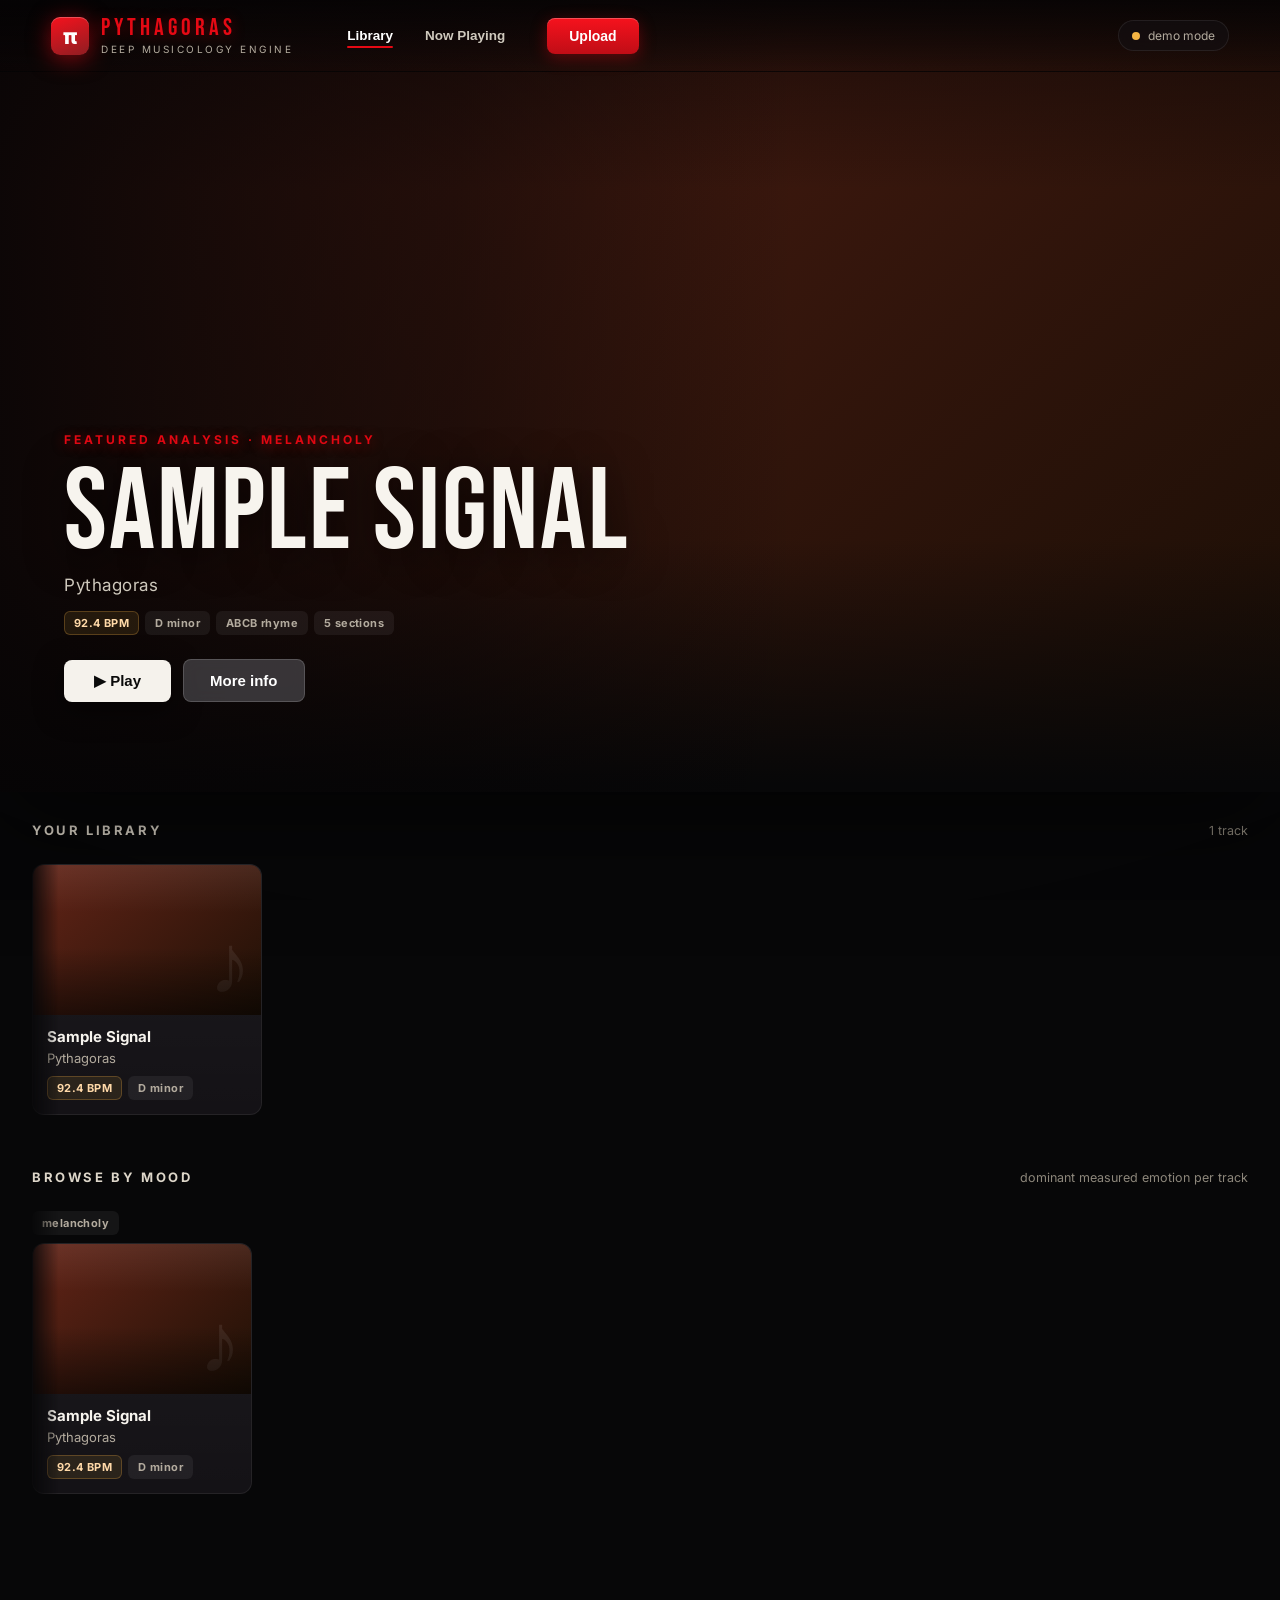
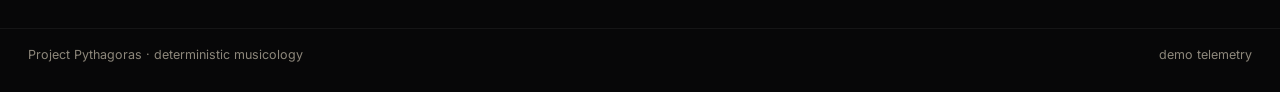
==== commit a52936ab: "Sync Pages demo to the current app The live site was still serving the Oct 5 build (no projects, no " ====
--- a/index.html
+++ b/index.html
@@ -3,6 +3,8 @@
   <head>
     <meta charset="UTF-8" />
     <meta name="viewport" content="width=device-width, initial-scale=1.0" />
+    <meta name="description" content="Project Pythagoras — deterministic, zero-hallucination song analysis: tempo, key, chords, structure, vocal forensics, and a printable report." />
+    <meta name="theme-color" content="#0a0a0b" />
     <title>Project Pythagoras — Deep Musicology</title>
     <link rel="preconnect" href="https://fonts.googleapis.com" />
     <link rel="preconnect" href="https://fonts.gstatic.com" crossorigin />
@@ -55,6 +57,18 @@
         <div class="modal-card up-card">
           <button id="up-close" class="modal-x" aria-label="Close">×</button>
 
+          <div id="up-offline" class="hidden">
+            <p class="eyebrow">Ingest</p>
+            <h2>Uploads need the backend</h2>
+            <p class="panel-sub">This page is the public demo — it browses a sample library, but analyzing your own tracks runs on the Pythagoras backend. Two ways to switch uploads on:</p>
+            <p class="panel-sub"><b>On your own computer:</b> start the backend (<code>python -m uvicorn app.main:app --port 8000</code>) and open the dashboard it serves at <code>http://127.0.0.1:8000</code> — Upload works there directly.</p>
+            <p class="panel-sub"><b>Backend already running elsewhere</b> (for example a GitHub Codespace with port 8000 forwarded): paste its address below and connect. Use the <code>https://</code> address — this page can't reach a plain <code>http://127.0.0.1</code> address from here.</p>
+            <label class="up-api-label">Backend address<input id="up-api-url" type="text" inputmode="url" placeholder="https://your-backend-address" autocomplete="off" spellcheck="false" /></label>
+            <div class="modal-actions">
+              <button id="up-connect" class="cta-btn">Connect</button>
+            </div>
+          </div>
+
           <div id="up-form">
             <p class="eyebrow">Ingest</p>
             <h2>Add to your library</h2>
@@ -62,10 +76,10 @@
             <div class="up-grid">
               <div class="up-dropzones">
                 <div id="up-audio-dz" class="dropzone">
-                  <input id="up-audio" type="file" accept=".mp3,.wav,.ogg,.flac,.m4a,.aac" hidden />
+                  <input id="up-audio" type="file" accept=".mp3,.wav,.ogg,.flac,.m4a,.aac" multiple hidden />
                   <div class="dz-idle" id="up-audio-idle">
                     <div class="dz-icon">♪</div>
-                    <div><b>Drop audio here</b><span>or click to browse · mp3 wav ogg flac m4a</span></div>
+                    <div><b>Drop audio here</b><span>one track or a whole batch · or click to browse · mp3 wav ogg flac m4a</span></div>
                   </div>
                   <div class="dz-file hidden" id="up-audio-file">
                     <canvas id="up-wave" width="300" height="64"></canvas>
@@ -75,6 +89,7 @@
                     <button id="up-audio-clear" class="dz-clear" aria-label="Remove audio">×</button>
                   </div>
                 </div>
+                <div id="up-file-list" class="up-files hidden"></div>
                 <div id="up-art-dz" class="dropzone dz-art">
                   <input id="up-artwork" type="file" accept=".jpg,.jpeg,.png,.webp" hidden />
                   <div class="dz-idle" id="up-art-idle">
@@ -103,6 +118,7 @@
               <button id="up-cancel" class="ghost-btn">Cancel</button>
               <button id="up-submit" class="cta-btn">Upload &amp; analyze</button>
             </div>
+            <p class="panel-sub" style="margin-top:10px">Title &amp; artist apply to a single file; in a batch, each file's name becomes its title and the artist applies to all.</p>
           </div>
 
           <div id="up-progress" class="hidden">
@@ -111,7 +127,23 @@
             <p class="panel-sub" id="up-prog-sub">Deterministic measurements, in order. Nothing is guessed.</p>
             <div class="pipe-bar"><div id="up-prog-fill"></div></div>
             <ol id="up-stages" class="pipe-stages"></ol>
+            <div id="up-queue" class="up-queue"></div>
             <button id="up-back" class="ghost-btn hidden" style="margin-top:18px">← Back to upload</button>
+          </div>
+        </div>
+      </div>
+
+      <!-- Track comparison modal -->
+      <div id="compare-modal" class="modal hidden">
+        <div class="modal-card cmp-card">
+          <button id="cmp-close" class="modal-x" aria-label="Close">×</button>
+          <p class="eyebrow">Compare</p>
+          <h2 id="cmp-title">Track comparison</h2>
+          <p class="panel-sub">Measured values side by side — differing rows are highlighted.</p>
+          <div id="cmp-content"></div>
+          <div class="modal-actions">
+            <button id="cmp-report" class="ghost-btn hidden">⭳ Comparison report (print / PDF)</button>
+            <button id="cmp-done" class="cta-btn">Done</button>
           </div>
         </div>
       </div>
@@ -126,15 +158,18 @@
 
     <footer id="footer">
       <span>Project Pythagoras · deterministic musicology</span>
-      <span id="footer-mode">demo telemetry</span>
+      <span id="footer-mode">● CONNECTING — waiting for the Pythagoras API…</span>
     </footer>
 
-    <script>
-      // Same-origin by default: when the API serves this page (localhost or a
-      // Codespaces forwarded URL), the API is right here. Override by setting
-      // window.PYTHAGORAS_API_BASE before this script if the API lives elsewhere.
-      window.PYTHAGORAS_API_BASE = window.PYTHAGORAS_API_BASE || window.location.origin;
-    </script>
+    <noscript><p style="padding:120px 28px 0">Project Pythagoras needs JavaScript for the player and analysis views.</p></noscript>
+    <!-- Mode: when the FastAPI backend serves this page it injects a
+         "pythagoras-served-by" meta marker into <head> (see app/main.py)
+         and src/main.js then runs LIVE-only — it retries the API until it
+         answers and never falls back to demo data. This raw file must
+         never contain the marker itself: injection is serve-time only.
+         API base overrides, in order: ?api=<url> (persisted to
+         localStorage) > localStorage pythagora_api_base >
+         window.PYTHAGORAS_API_BASE > this page's origin. -->
     <script type="module" src="./src/main.js"></script>
   </body>
 </html>
--- a/styles.css
+++ b/styles.css
@@ -1,17 +1,17 @@
 /* Project Pythagoras — cinematic streaming theme (Netflix-grade, red/black night-sky) */
 
 :root {
-  --bg: #0a0a0b;
-  --bg-2: #121013;
+  --bg: #070708;
+  --bg-2: #100e10;
   --surface: rgba(22, 19, 21, 0.66);
   --surface-2: rgba(30, 26, 29, 0.72);
-  --surface-solid: #171417;
+  --surface-solid: #161416;
   --border: rgba(255, 255, 255, 0.08);
   --border-strong: rgba(255, 255, 255, 0.16);
-  --text: #f5f2ec;
-  --muted: #a8a094;
-  --faint: #6f6a62;
-  --accent: #e50914;            /* netflix red */
+  --text: #f7f4ee;
+  --muted: #b3ab9e;
+  --faint: #8d877b;
+  --accent: #e50914;            /* signal red */
   --accent-deep: #8f1d22;
   --accent-soft: rgba(229, 9, 20, 0.14);
   --amber: #f5b544;
@@ -96,6 +96,10 @@
 .api-status .dot { width: 8px; height: 8px; border-radius: 50%; background: var(--amber); }
 .api-status.ok .dot { background: var(--teal); box-shadow: 0 0 8px var(--teal); }
 .api-status.ok .label { color: var(--teal); }
+.api-status.demo .dot { background: var(--accent); box-shadow: 0 0 8px var(--accent); }
+.api-status.demo .label { color: var(--accent); }
+.api-status.connecting .dot { animation: mode-pulse 1.1s ease-in-out infinite; }
+@keyframes mode-pulse { 0%, 100% { opacity: 1; } 50% { opacity: 0.25; } }
 
 #app { position: relative; z-index: 1; max-width: 1280px; margin: 0 auto; padding: 0 28px 80px; }
 #view-detail { padding-top: 92px; }
@@ -178,7 +182,8 @@
 .track-meta { padding: 12px 14px 14px; background: linear-gradient(180deg, rgba(255,255,255,.015), transparent); }
 .track-meta h3 { margin: 0 0 4px; font-size: 15px; font-weight: 700; white-space: nowrap; overflow: hidden; text-overflow: ellipsis; }
 .track-meta .artist { margin: 0 0 10px; font-size: 13px; color: var(--muted); }
-.chip-row { display: flex; gap: 6px; flex-wrap: wrap; }
+.chip-row { display: flex; gap: 6px; flex-wrap: wrap; align-items: center; }
+.chip-label { font-size: 11px; letter-spacing: .12em; text-transform: uppercase; color: var(--muted, #a7a7ad); margin-right: 2px; }
 .chip {
   font-size: 11px; font-weight: 700; padding: 4px 9px; border-radius: 6px;
   background: rgba(255, 255, 255, 0.06); border: 1px solid transparent; color: var(--muted);
@@ -271,6 +276,8 @@
 .mood-row .mood-top b { text-transform: capitalize; }
 .mood-row .mood-top span { color: var(--muted); font-variant-numeric: tabular-nums; }
 .mood-bar { height: 8px; border-radius: 99px; background: rgba(0,0,0,.45); border: 1px solid var(--border); overflow: hidden; }
+.subgenre-block { margin-top: 18px; padding-top: 14px; border-top: 1px solid var(--border); }
+.subgenre-block h3 { margin: 0 0 8px; font-size: 13.5px; font-weight: 700; letter-spacing: 0.2px; }
 .mood-fill { height: 100%; border-radius: 99px; background: linear-gradient(90deg, var(--accent-deep), var(--accent) 55%, var(--amber)); transition: width 0.6s ease; }
 .essay { color: #d8d4c8; line-height: 1.75; font-size: 14.5px; margin: 0; }
 
@@ -400,6 +407,8 @@
 .modal-card input[type="file"] { margin-top: 6px; font-size: 13px; color: var(--muted); width: 100%; }
 .modal-actions { display: flex; justify-content: flex-end; gap: 10px; margin-top: 22px; }
 .modal-actions .ghost-btn { margin: 0; }
+#up-offline .panel-sub + .panel-sub { margin-top: 10px; }
+#up-offline code { font-size: 12px; color: var(--text); }
 
 /* ---------- Job progress panel ---------- */
 .job-panel {
@@ -529,3 +538,215 @@
   border: 1px solid rgba(245, 181, 68, 0.45); border-radius: 6px; padding: 2px 6px;
   font-variant-numeric: tabular-nums;
 }
+
+/* ================================================================
+   Premium refinement pass — motion, depth, responsive, a11y
+   ================================================================ */
+
+/* Entrance motion: views rise in; cards stagger up the row. */
+@keyframes view-in {
+  from { opacity: 0; transform: translateY(14px); }
+  to { opacity: 1; transform: none; }
+}
+@keyframes card-in {
+  from { opacity: 0; transform: translateY(16px) scale(0.98); }
+  to { opacity: 1; transform: none; }
+}
+.view:not(.hidden) { animation: view-in 0.5s cubic-bezier(0.2, 0.7, 0.3, 1) both; }
+.track-card { animation: card-in 0.55s cubic-bezier(0.2, 0.7, 0.3, 1) both; }
+.carousel .track-card:nth-child(2) { animation-delay: 0.05s; }
+.carousel .track-card:nth-child(3) { animation-delay: 0.1s; }
+.carousel .track-card:nth-child(4) { animation-delay: 0.15s; }
+.carousel .track-card:nth-child(5) { animation-delay: 0.2s; }
+.carousel .track-card:nth-child(6) { animation-delay: 0.25s; }
+.billboard { animation: view-in 0.7s cubic-bezier(0.2, 0.7, 0.3, 1) both; }
+.modal-card { animation: card-in 0.35s cubic-bezier(0.2, 0.7, 0.3, 1) both; }
+
+/* Telemetry cells + chord chips respond to touch. */
+.tele-cell { transition: transform 0.18s ease, border-color 0.18s ease; }
+.tele-cell:hover { transform: translateY(-2px); border-color: rgba(229, 9, 20, 0.35); }
+.chord-chip.active { transform: scale(1.08); }
+.seg-pill:hover { color: var(--text); border-color: rgba(255, 255, 255, 0.45); }
+
+/* Report action on the detail view. */
+.detail-actions { margin-top: 16px; display: flex; gap: 10px; flex-wrap: wrap; }
+.detail-actions .ghost-btn { margin: 0; }
+.report-btn { border-color: rgba(229, 9, 20, 0.55); color: #ffb3ab; }
+.report-btn:hover { background: var(--accent-soft); border-color: var(--accent); color: #fff; }
+
+/* Lyrics scrollbar (webkit) to match the thin-firefox one. */
+.lyrics::-webkit-scrollbar { width: 8px; }
+.lyrics::-webkit-scrollbar-thumb { background: rgba(255, 255, 255, 0.16); border-radius: 99px; }
+.lyrics::-webkit-scrollbar-track { background: transparent; }
+
+/* ---------- Small screens ---------- */
+@media (max-width: 760px) {
+  #topbar { gap: 14px; padding: 12px 16px; flex-wrap: wrap; }
+  .brand-sub { display: none; }
+  .brand-name { font-size: 20px; letter-spacing: 3px; }
+  .topnav { display: none; }
+  .api-status { padding: 6px 10px; font-size: 11px; }
+  #app { padding: 0 16px 60px; }
+  #view-detail { padding-top: 84px; }
+  .billboard { min-height: 66vh; }
+  .billboard-copy { padding: 0 20px 8vh; }
+  .billboard-copy h1 { font-size: clamp(52px, 15vw, 84px); }
+  .detail-head { flex-direction: column; align-items: flex-start; gap: 18px; }
+  .detail-cover { width: 148px; height: 148px; }
+  .detail-head h1 { font-size: 42px; }
+  .panel { padding: 18px 16px; border-radius: 14px; }
+  .transport { flex-wrap: wrap; }
+  .deck-toggle { margin-left: 0; }
+  .lyric-line .ts { min-width: 74px; font-size: 10.5px; }
+  .job-panel { left: 16px; right: 16px; width: auto; bottom: 16px; }
+  .modal { padding: 12px; }
+  .up-card { padding: 22px 18px; }
+  #footer { flex-direction: column; gap: 4px; padding: 16px; }
+}
+
+/* ---------- Reduced motion ---------- */
+@media (prefers-reduced-motion: reduce) {
+  html { scroll-behavior: auto; }
+  *, *::before, *::after {
+    animation-duration: 0.01ms !important;
+    animation-iteration-count: 1 !important;
+    transition-duration: 0.01ms !important;
+  }
+  .analyzing-pill .spinner { animation: none; }
+}
+
+/* ================================================================
+   Wave 2 — projects/sorting (F), batch queue (D), stage stepper (C),
+   suggestions (G), pitch & speed (H), EQ (I), comparison (E)
+   ================================================================ */
+
+/* Library controls: project tabs + sorting */
+.lib-controls {
+  display: flex; justify-content: space-between; align-items: center; gap: 16px;
+  flex-wrap: wrap; margin: 26px 0 4px; padding: 0 4px;
+}
+.proj-tabs { display: flex; gap: 8px; flex-wrap: wrap; align-items: center; }
+.proj-tab {
+  font-size: 12.5px; font-weight: 700; padding: 7px 14px; border-radius: 99px;
+  border: 1px solid var(--border-strong); background: rgba(0,0,0,.35); color: var(--muted);
+  cursor: pointer; transition: all 0.15s;
+}
+.proj-tab:hover { color: var(--text); border-color: rgba(255,255,255,.4); }
+.proj-tab.active { color: #fff; background: var(--accent-soft); border-color: var(--accent); }
+.proj-tab.proj-new { border-style: dashed; color: var(--amber); border-color: rgba(245,181,68,.45); }
+.proj-new-form { display: inline-flex; gap: 8px; align-items: center; }
+.proj-new-form.hidden { display: none; }
+.proj-new-form input {
+  background: rgba(0,0,0,.42); border: 1px solid var(--border-strong); border-radius: 8px;
+  color: var(--text); padding: 8px 11px; font-size: 13px;
+}
+.proj-new-form .cta-btn { padding: 8px 14px; }
+.sort-controls { display: flex; gap: 10px; align-items: center; }
+.sort-controls label { font-size: 12.5px; color: var(--faint); font-weight: 600; }
+.sort-controls select, .cmp-actions select, .org-label select {
+  background: rgba(0,0,0,.42); border: 1px solid var(--border-strong); border-radius: 8px;
+  color: var(--text); padding: 8px 10px; font-size: 13px; margin-left: 6px;
+}
+.sort-controls .ghost-btn { margin: 0; padding: 8px 13px; font-size: 12.5px; }
+.chip.proj-chip { color: var(--amber); background: rgba(245,181,68,.08); border-color: rgba(245,181,68,.25); }
+
+/* Project header (notes editor) */
+.project-head { margin-top: 18px; }
+.project-head-top { display: flex; gap: 12px; align-items: center; flex-wrap: wrap; }
+.project-name {
+  flex: 1; min-width: 220px; background: rgba(0,0,0,.42); border: 1px solid var(--border-strong);
+  border-radius: 10px; color: var(--text); padding: 10px 12px; font-size: 17px; font-weight: 750;
+}
+.project-head .ghost-btn { margin: 0; }
+.project-notes-label { display: block; margin-top: 16px; font-size: 12.5px; font-weight: 600; color: var(--muted); }
+.project-notes-label textarea, .org-label textarea {
+  width: 100%; margin-top: 6px; background: rgba(0,0,0,.42); resize: vertical;
+  border: 1px solid var(--border-strong); border-radius: 10px;
+  color: var(--text); padding: 10px 12px; font-size: 14px; font-family: var(--font);
+}
+.project-head-actions { display: flex; gap: 14px; align-items: center; margin-top: 14px; }
+.project-head-actions .player-note { margin: 0; }
+
+/* Organization panel (detail view) */
+.org-label { display: block; font-size: 13px; font-weight: 600; color: var(--muted); margin-bottom: 14px; }
+.org-label select { margin: 6px 0 0; display: block; width: 100%; }
+#org-save { margin-top: 2px; }
+
+/* Batch file list + queue cards */
+.up-files { margin: -4px 0 14px; display: grid; gap: 6px; }
+.up-files.hidden { display: none; }
+.up-file-row {
+  display: flex; align-items: center; gap: 10px; padding: 8px 12px;
+  background: rgba(0,0,0,.35); border: 1px solid var(--border); border-radius: 10px;
+  font-size: 13px; position: relative;
+}
+.up-file-name { flex: 1; white-space: nowrap; overflow: hidden; text-overflow: ellipsis; }
+.up-file-size { color: var(--faint); font-variant-numeric: tabular-nums; }
+.up-file-x { position: static; flex: none; }
+.up-queue { display: grid; gap: 12px; margin-top: 20px; }
+.q-card {
+  background: rgba(0,0,0,.35); border: 1px solid var(--border);
+  border-radius: 12px; padding: 14px 16px;
+}
+.q-top { display: flex; justify-content: space-between; gap: 12px; align-items: baseline; margin-bottom: 9px; }
+.q-top b { font-size: 14px; white-space: nowrap; overflow: hidden; text-overflow: ellipsis; }
+.q-status { font-size: 12px; color: var(--muted); white-space: nowrap; font-variant-numeric: tabular-nums; }
+.q-status.q-done { color: var(--teal); font-weight: 700; }
+.q-status.q-failed { color: #ff8a80; font-weight: 700; white-space: normal; }
+.q-bar { height: 7px; border-radius: 99px; background: rgba(0,0,0,.5); border: 1px solid var(--border); overflow: hidden; }
+.q-fill { height: 100%; border-radius: 99px; background: linear-gradient(90deg, var(--accent-deep), var(--accent) 60%, var(--amber)); transition: width 0.5s ease; }
+.q-stages { margin-top: 12px; grid-template-columns: 1fr 1fr; }
+.q-open { margin: 12px 0 0; padding: 7px 14px; font-size: 12.5px; }
+
+/* Stage stepper: skipped state (Phase C) */
+.pipe-stages li.skipped { color: var(--faint); opacity: 0.75; }
+.pipe-stages li.skipped .st-ic { border-style: dashed; border-color: rgba(255,255,255,.3); }
+.pipe-stages li.skipped .st-ic::after { content: "–"; color: var(--faint); font-weight: 800; }
+
+/* Mix suggestions (Phase G) */
+.sugg { border: 1px solid var(--border); border-left: 3px solid var(--border-strong); border-radius: 10px; padding: 12px 14px; margin-bottom: 10px; background: rgba(0,0,0,.3); }
+.sugg-high { border-left-color: var(--accent); }
+.sugg-medium { border-left-color: var(--amber); }
+.sugg-low { border-left-color: rgba(255,255,255,.25); }
+.sugg-top { display: flex; gap: 9px; align-items: center; margin-bottom: 6px; }
+.sugg-top b { font-size: 13.5px; }
+.sev-chip { text-transform: uppercase; letter-spacing: 0.8px; font-size: 10px; }
+.sev-chip.sev-high { color: #ff8a80; border-color: rgba(229,9,20,.5); background: rgba(229,9,20,.1); }
+.sev-chip.sev-medium { color: var(--amber); border-color: rgba(245,181,68,.45); background: rgba(245,181,68,.08); }
+.sugg-text { margin: 0 0 5px; font-size: 13.5px; line-height: 1.55; color: #e6e1d5; }
+.sugg-why { margin: 0; font-size: 12.5px; line-height: 1.55; color: var(--faint); }
+
+/* Pitch & speed (Phase H) */
+.fx-row { display: flex; gap: 18px; align-items: flex-end; flex-wrap: wrap; margin-bottom: 6px; }
+.fx-row label { flex: 1; min-width: 180px; font-size: 12.5px; font-weight: 600; color: var(--muted); }
+.fx-row label b { color: var(--text); float: right; font-variant-numeric: tabular-nums; }
+.fx-row input[type="range"] { width: 100%; margin-top: 8px; accent-color: var(--accent); }
+.fx-row .ghost-btn { margin: 0; }
+#adj-derived { margin-top: 4px; }
+#adj-audio { width: 100%; margin-top: 6px; }
+#adj-audio.hidden { display: none; }
+
+/* EQ (Phase I) */
+.eq-presets { display: flex; gap: 8px; flex-wrap: wrap; align-items: center; margin-bottom: 14px; }
+.eq-preset { cursor: pointer; border: 1px solid var(--border-strong); background: rgba(0,0,0,.35); color: var(--muted); }
+.eq-preset:hover { color: var(--text); }
+.eq-preset.active { color: #fff; background: var(--accent-soft); border-color: var(--accent); }
+.eq-bypass { margin-left: auto; font-size: 12.5px; font-weight: 600; color: var(--muted); display: inline-flex; gap: 6px; align-items: center; cursor: pointer; }
+#eq-curve { width: 100%; height: 150px; display: block; background: #080708; border: 1px solid rgba(255,255,255,.06); border-radius: 10px; margin-bottom: 14px; }
+.eq-band { border: 1px solid var(--border); border-radius: 10px; padding: 10px 12px; margin-bottom: 8px; background: rgba(0,0,0,.3); }
+.eq-band-head { display: flex; justify-content: space-between; margin-bottom: 6px; }
+.eq-band-head b { font-size: 13px; }
+.eq-band-head span { font-size: 11px; color: var(--faint); text-transform: uppercase; letter-spacing: 1px; }
+.eq-band label { display: flex; align-items: center; gap: 10px; font-size: 12px; color: var(--muted); font-weight: 600; margin-top: 5px; }
+.eq-band input[type="range"] { flex: 1; accent-color: var(--accent); }
+.eq-band .eq-val { min-width: 62px; text-align: right; font-variant-numeric: tabular-nums; color: var(--text); }
+
+/* Comparison (Phase E) */
+.cmp-card { max-width: 760px; }
+.cmp-actions { align-items: center; gap: 10px; }
+.cmp-actions label { font-size: 13px; font-weight: 600; color: var(--muted); }
+.cmp-actions .ghost-btn { margin: 0; }
+.cmp-table { width: 100%; border-collapse: collapse; font-size: 13.5px; margin-top: 8px; }
+.cmp-table th, .cmp-table td { text-align: left; padding: 8px 10px; border-bottom: 1px solid rgba(255,255,255,.07); }
+.cmp-table th { color: var(--muted); font-size: 12px; text-transform: uppercase; letter-spacing: 1px; }
+.cmp-table tr.diff td { background: rgba(229, 9, 20, 0.08); }
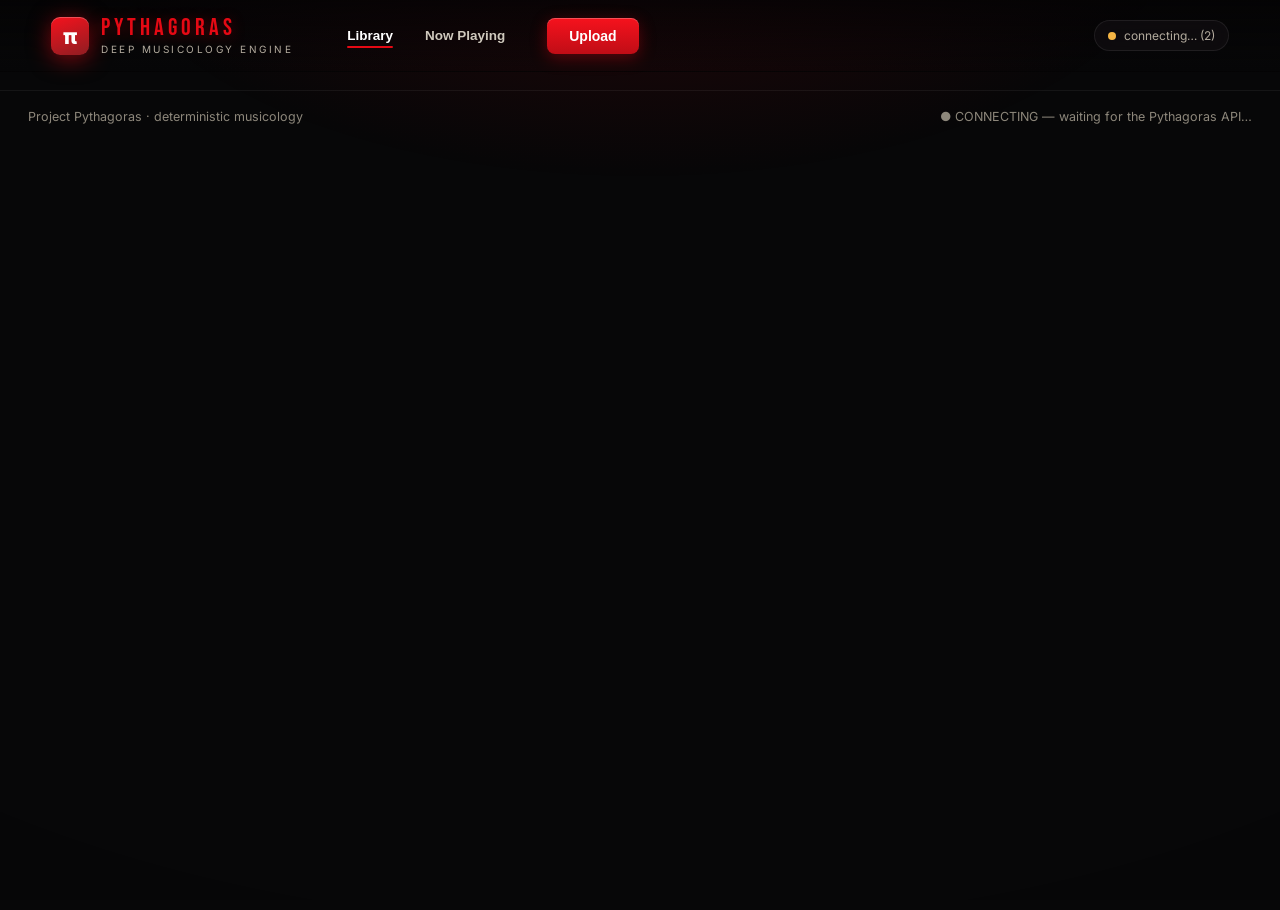
==== commit 9477d0c3: "Grouping works everywhere: org panel on unanalyzed tracks + local library mode - The Organization pa" ====
--- a/index.html
+++ b/index.html
@@ -59,12 +59,13 @@
 
           <div id="up-offline" class="hidden">
             <p class="eyebrow">Ingest</p>
-            <h2>Uploads need the backend</h2>
-            <p class="panel-sub">This page is the public demo — it browses a sample library, but analyzing your own tracks runs on the Pythagoras backend. Two ways to switch uploads on:</p>
+            <h2>Analysis needs the backend</h2>
+            <p class="panel-sub">This page can organize tracks on its own — adding and grouping works right here in your browser. Measuring tracks (BPM, key, chords) runs on the Pythagoras backend. Two ways to switch analysis on:</p>
             <p class="panel-sub"><b>On your own computer:</b> start the backend (<code>python -m uvicorn app.main:app --port 8000</code>) and open the dashboard it serves at <code>http://127.0.0.1:8000</code> — Upload works there directly.</p>
             <p class="panel-sub"><b>Backend already running elsewhere</b> (for example a GitHub Codespace with port 8000 forwarded): paste its address below and connect. Use the <code>https://</code> address — this page can't reach a plain <code>http://127.0.0.1</code> address from here.</p>
             <label class="up-api-label">Backend address<input id="up-api-url" type="text" inputmode="url" placeholder="https://your-backend-address" autocomplete="off" spellcheck="false" /></label>
             <div class="modal-actions">
+              <button id="up-connect-back" class="ghost-btn">← Just organize locally</button>
               <button id="up-connect" class="cta-btn">Connect</button>
             </div>
           </div>
@@ -73,6 +74,10 @@
             <p class="eyebrow">Ingest</p>
             <h2>Add to your library</h2>
             <p class="panel-sub">Drop audio and artwork. The pipeline measures everything before any story is told.</p>
+            <div id="up-local-note" class="up-local-note hidden">
+              <span><b>Local mode</b> — no backend connected. Tracks you add are saved in this browser, audio included, and can be grouped into projects right away. Measuring them (BPM, key, chords) needs the backend.</span>
+              <button id="up-show-connect" class="ghost-btn" type="button">Connect a backend</button>
+            </div>
             <div class="up-grid">
               <div class="up-dropzones">
                 <div id="up-audio-dz" class="dropzone">
--- a/styles.css
+++ b/styles.css
@@ -409,6 +409,13 @@
 .modal-actions .ghost-btn { margin: 0; }
 #up-offline .panel-sub + .panel-sub { margin-top: 10px; }
 #up-offline code { font-size: 12px; color: var(--text); }
+.up-local-note {
+  display: flex; gap: 12px; align-items: center; justify-content: space-between;
+  border: 1px solid var(--border); background: rgba(0, 0, 0, 0.35);
+  border-radius: var(--radius); padding: 10px 12px; margin-bottom: 14px;
+  font-size: 12.5px; color: var(--muted);
+}
+.up-local-note .ghost-btn { margin: 0; white-space: nowrap; }
 
 /* ---------- Job progress panel ---------- */
 .job-panel {
@@ -670,6 +677,12 @@
 /* Organization panel (detail view) */
 .org-label { display: block; font-size: 13px; font-weight: 600; color: var(--muted); margin-bottom: 14px; }
 .org-label select { margin: 6px 0 0; display: block; width: 100%; }
+.org-new-row { display: flex; gap: 8px; margin: -6px 0 14px; }
+.org-new-row input {
+  flex: 1; background: rgba(0,0,0,.42); border: 1px solid var(--border-strong); border-radius: 8px;
+  color: var(--text); padding: 8px 11px; font-size: 13px;
+}
+.org-new-row .ghost-btn { margin: 0; }
 #org-save { margin-top: 2px; }
 
 /* Batch file list + queue cards */
